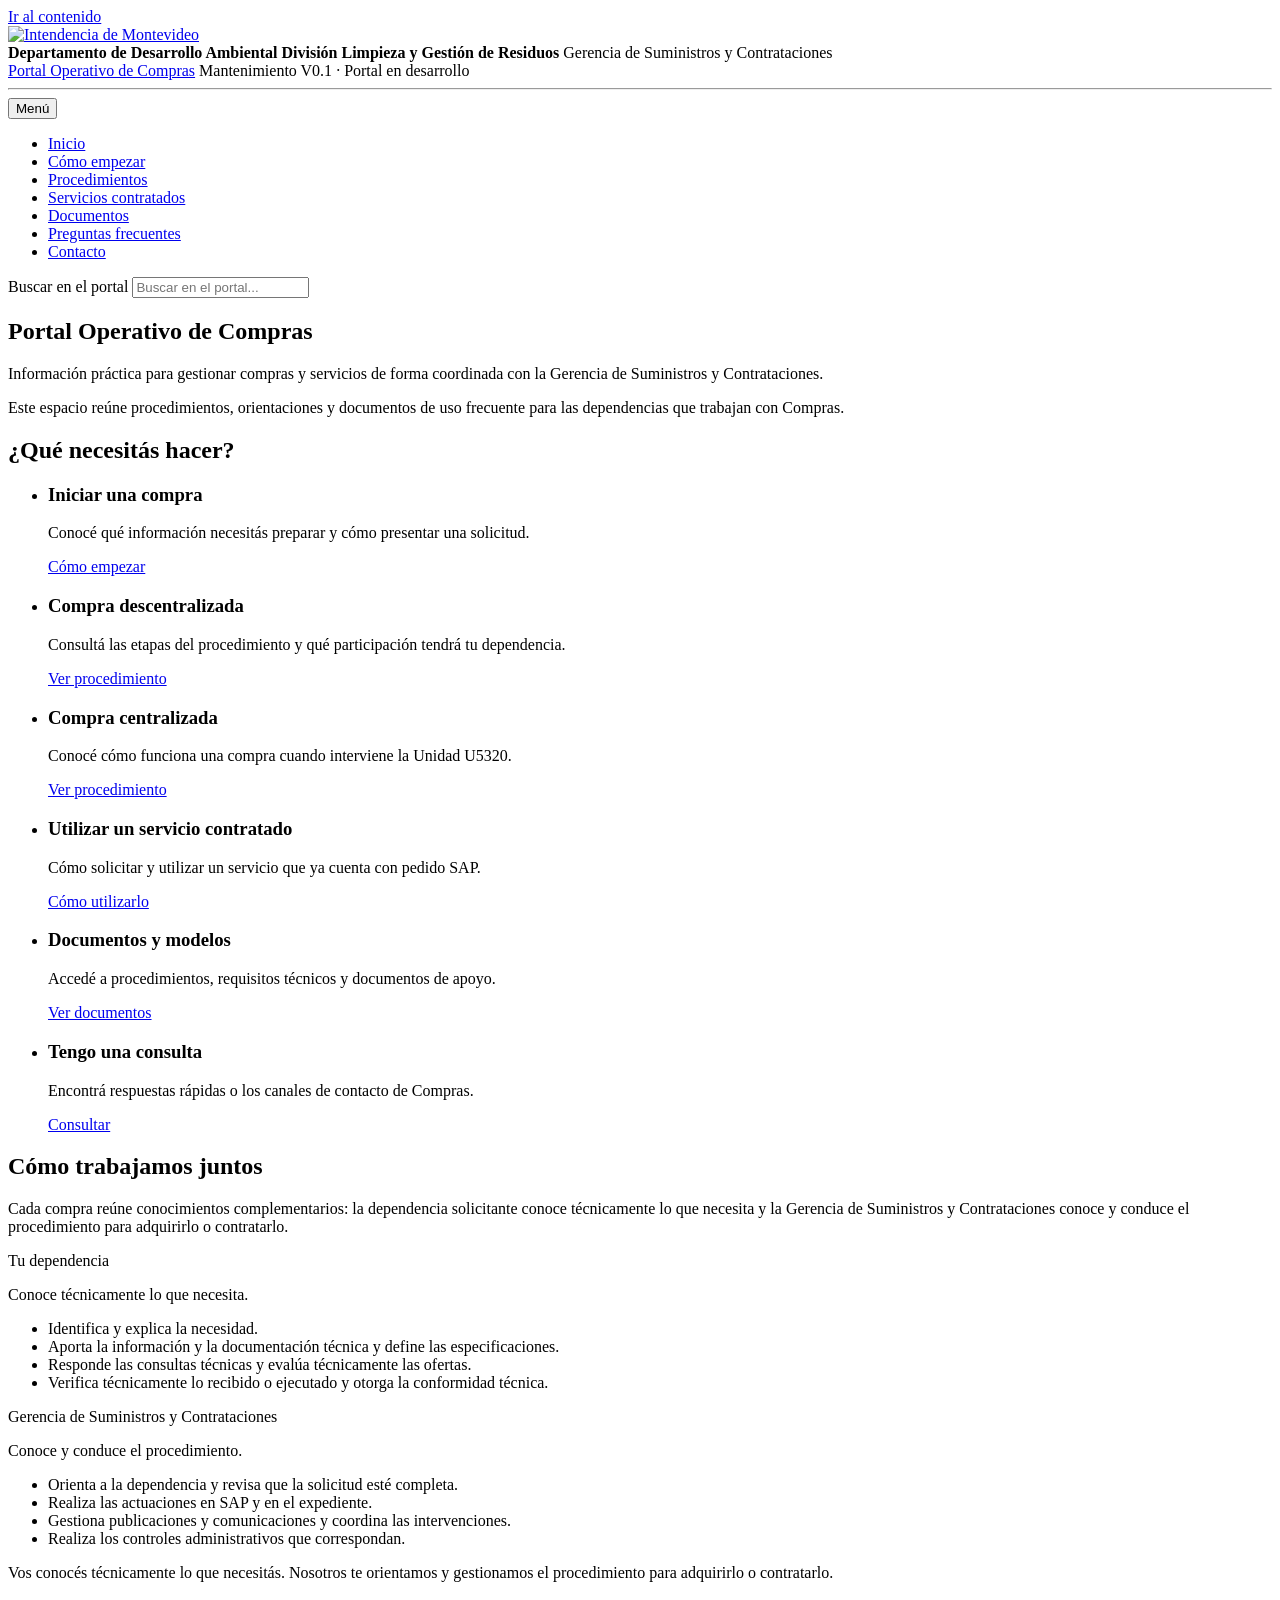
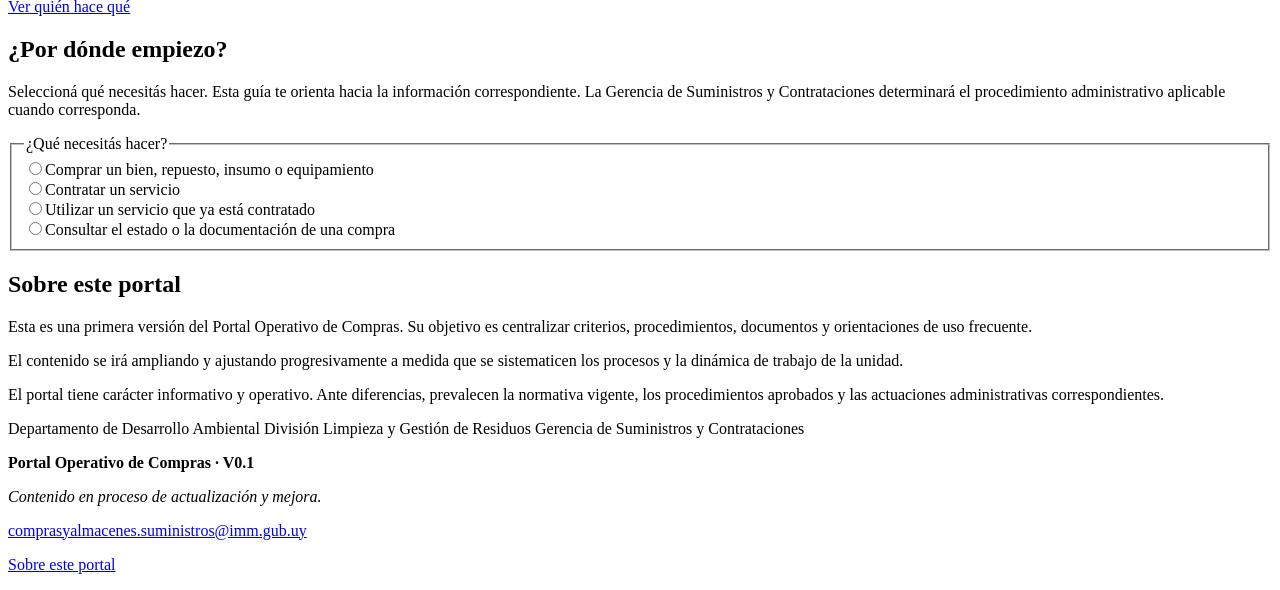
==== index.html @ 46a8d358 "Add files via upload" ====
<!DOCTYPE html>
<html lang="es-UY">
<head>
  <meta charset="utf-8">
  <meta name="viewport" content="width=device-width, initial-scale=1">
  <title>Portal Operativo de Compras · Mantenimiento</title>
  <meta name="description" content="Información práctica para gestionar compras y servicios con la Gerencia de Suministros y Contrataciones.">
  <link rel="stylesheet" href="./css/styles.css">
</head>
<body>
  <a class="skip-link" href="#contenido">Ir al contenido</a>

  <header class="inst-header">
    <div class="container inst-header__inner">
      <div class="inst-brand">
        <!-- EDITAR AQUÍ: logotipo institucional. Reemplazar el archivo assets/img/logo-im.png manteniendo el nombre. -->
        <a href="./index.html" aria-label="Portal Operativo de Compras, inicio">
          <img class="inst-logo" src="./assets/img/logo-im.png" alt="Intendencia de Montevideo" width="190" height="52">
        </a>
        <div class="inst-units">
          <strong class="u-dept">Departamento de Desarrollo Ambiental</strong>
          <strong>División Limpieza y Gestión de Residuos</strong>
          <span>Gerencia de Suministros y Contrataciones</span>
        </div>
      </div>
      <div class="portal-id">
        <a class="portal-id__name" href="./index.html">Portal Operativo de Compras</a>
        <span class="portal-id__sub">Mantenimiento</span>
        <!-- La versión y el estado se editan en js/app.js (CONFIG) -->
        <span class="version-tag"><span data-cfg="version">V0.1</span> · <span data-cfg="estado">Portal en desarrollo</span></span>
      </div>
    </div>
    <hr class="inst-rule">
  </header>

  <nav class="site-nav" aria-label="Navegación principal">
    <div class="container site-nav__inner">
      <button class="nav-toggle" type="button" aria-expanded="false" aria-controls="nav-list">
        <span class="nav-toggle__bars" aria-hidden="true"></span> Menú
      </button>
      <ul class="nav-list" id="nav-list">
          <li><a href="./index.html" aria-current="page">Inicio</a></li>
          <li><a href="./como-empezar.html">Cómo empezar</a></li>
          <li><a href="./procedimientos.html">Procedimientos</a></li>
          <li><a href="./servicios.html">Servicios contratados</a></li>
          <li><a href="./documentos.html">Documentos</a></li>
          <li><a href="./preguntas.html">Preguntas frecuentes</a></li>
          <li><a href="./preguntas.html#contacto">Contacto</a></li>
      </ul>
      <form class="search" id="search-form" role="search" autocomplete="off">
        <label for="search-input">Buscar en el portal</label>
        <input id="search-input" type="search" placeholder="Buscar en el portal..." aria-controls="search-results" aria-expanded="false">
        <ul class="search-results" id="search-results" hidden aria-live="polite"></ul>
      </form>
    </div>
  </nav>

  <main id="contenido" tabindex="-1">
    <section class="hero">
      <div class="container">
        <h1>Portal Operativo de Compras</h1>
        <p class="hero__lead">Información práctica para gestionar compras y servicios de forma coordinada con la Gerencia de Suministros y Contrataciones.</p>
        <p class="hero__text">Este espacio reúne procedimientos, orientaciones y documentos de uso frecuente para las dependencias que trabajan con Compras.</p>

      </div>
    </section>

    <section class="section section--band" aria-labelledby="que-necesitas">
      <div class="container">
        <h2 id="que-necesitas">¿Qué necesitás hacer?</h2>
        <ul class="task-grid">
          <li><article class="task">
            <h3>Iniciar una compra</h3>
            <p>Conocé qué información necesitás preparar y cómo presentar una solicitud.</p>
            <a class="task__link" href="./como-empezar.html"><span>Cómo empezar</span></a>
          </article></li>
          <li><article class="task">
            <h3>Compra descentralizada</h3>
            <p>Consultá las etapas del procedimiento y qué participación tendrá tu dependencia.</p>
            <a class="task__link" href="./procedimientos.html#pr01"><span>Ver procedimiento</span></a>
          </article></li>
          <li><article class="task">
            <h3>Compra centralizada</h3>
            <p>Conocé cómo funciona una compra cuando interviene la Unidad U5320.</p>
            <a class="task__link" href="./procedimientos.html#pr02"><span>Ver procedimiento</span></a>
          </article></li>
          <li><article class="task">
            <h3>Utilizar un servicio contratado</h3>
            <p>Cómo solicitar y utilizar un servicio que ya cuenta con pedido SAP.</p>
            <a class="task__link" href="./servicios.html"><span>Cómo utilizarlo</span></a>
          </article></li>
          <li><article class="task">
            <h3>Documentos y modelos</h3>
            <p>Accedé a procedimientos, requisitos técnicos y documentos de apoyo.</p>
            <a class="task__link" href="./documentos.html"><span>Ver documentos</span></a>
          </article></li>
          <li><article class="task">
            <h3>Tengo una consulta</h3>
            <p>Encontrá respuestas rápidas o los canales de contacto de Compras.</p>
            <a class="task__link" href="./preguntas.html"><span>Consultar</span></a>
          </article></li>
        </ul>
      </div>
    </section>

    <section class="section" aria-labelledby="trabajo-conjunto">
      <div class="container">
        <h2 id="trabajo-conjunto">Cómo trabajamos juntos</h2>
        <p class="section-lead">Cada compra reúne conocimientos complementarios: la dependencia solicitante conoce técnicamente lo que necesita y la Gerencia de Suministros y Contrataciones conoce y conduce el procedimiento para adquirirlo o contratarlo.</p>
        <div class="joint" role="group" aria-label="Cómo trabajamos juntos">
          <div class="joint__col">
            <span class="joint__who">Tu dependencia</span>
            <p class="joint__claim">Conoce técnicamente lo que necesita.</p>
            <ul>
              <li>Identifica y explica la necesidad.</li>
              <li>Aporta la información y la documentación técnica y define las especificaciones.</li>
              <li>Responde las consultas técnicas y evalúa técnicamente las ofertas.</li>
              <li>Verifica técnicamente lo recibido o ejecutado y otorga la conformidad técnica.</li>
            </ul>
          </div>
          <div class="joint__col joint__col--compras">
            <span class="joint__who">Gerencia de Suministros y Contrataciones</span>
            <p class="joint__claim">Conoce y conduce el procedimiento.</p>
            <ul>
              <li>Orienta a la dependencia y revisa que la solicitud esté completa.</li>
              <li>Realiza las actuaciones en SAP y en el expediente.</li>
              <li>Gestiona publicaciones y comunicaciones y coordina las intervenciones.</li>
              <li>Realiza los controles administrativos que correspondan.</li>
            </ul>
          </div>
        </div>
        <p class="joint-note">Vos conocés técnicamente lo que necesitás. Nosotros te orientamos y gestionamos el procedimiento para adquirirlo o contratarlo.</p>
        <div class="btn-row"><a class="btn btn--secondary" href="./como-empezar.html#quien-hace-que">Ver quién hace qué</a></div>
      </div>
    </section>

    <section class="section section--band guide" id="guia" aria-labelledby="guia-titulo">
      <div class="container">
        <h2 id="guia-titulo">¿Por dónde empiezo?</h2>
        <p class="section-lead">Seleccioná qué necesitás hacer. Esta guía te orienta hacia la información correspondiente. La Gerencia de Suministros y Contrataciones determinará el procedimiento administrativo aplicable cuando corresponda.</p>
        <form id="guide-form" onsubmit="return false">
          <fieldset>
            <legend>¿Qué necesitás hacer?</legend>
            <div class="guide-options">
              <div class="guide-option"><input type="radio" name="necesidad" id="g-bien" value="bien"><label for="g-bien">Comprar un bien, repuesto, insumo o equipamiento</label></div>
              <div class="guide-option"><input type="radio" name="necesidad" id="g-servicio" value="servicio"><label for="g-servicio">Contratar un servicio</label></div>
              <div class="guide-option"><input type="radio" name="necesidad" id="g-usar" value="usar"><label for="g-usar">Utilizar un servicio que ya está contratado</label></div>
              <div class="guide-option"><input type="radio" name="necesidad" id="g-estado" value="estado"><label for="g-estado">Consultar el estado o la documentación de una compra</label></div>
            </div>
          </fieldset>
        </form>

        <div aria-live="polite">
          <div class="guide-result" data-guide-result="bien" hidden>
            <h3>Iniciá una solicitud de compra</h3>
            <p>Presentá la solicitud ante Compras con la justificación, las cantidades, el plazo, la prioridad y la documentación técnica que defina lo que necesitás.</p>
            <p>La Gerencia de Suministros y Contrataciones determinará el procedimiento administrativo que corresponda de acuerdo con las características de la contratación. No necesitás saber de antemano si será una compra descentralizada (PR-01) o centralizada (PR-02) para iniciar la solicitud.</p>
            <div class="btn-row"><a class="btn" href="./como-empezar.html">Cómo empezar</a><a class="btn btn--secondary" href="./procedimientos.html#comparacion">Conocer los procedimientos</a></div>
            <p></p>
          </div>
          <div class="guide-result" data-guide-result="servicio" hidden>
            <h3>Iniciá una solicitud de contratación</h3>
            <p>La contratación de un servicio comienza, igual que una compra, con la solicitud y la documentación técnica. La Gerencia de Suministros y Contrataciones determinará el procedimiento administrativo que corresponda de acuerdo con las características de la contratación.</p>
            <p>Para preparar la documentación técnica podés usar el modelo de Requisitos y Especificaciones Técnicas para servicios.</p>
            <div class="btn-row"><a class="btn" href="./como-empezar.html">Cómo empezar</a><a class="btn btn--secondary" href="./documentos.html">Descargar el modelo</a></div>
            <p></p>
          </div>
          <div class="guide-result" data-guide-result="usar" hidden>
            <h3>Seguí el procedimiento de utilización (PR-03)</h3>
            <p>Si el servicio ya cuenta con un pedido SAP notificado a la empresa, solicitá su utilización a Compras. Compras verifica el saldo, coordina con la empresa y, con tu conformidad técnica, genera la hoja de servicio.</p>
            <div class="btn-row"><a class="btn" href="./servicios.html">Cómo utilizarlo</a></div>
            <p></p>
          </div>
          <div class="guide-result" data-guide-result="estado" hidden>
            <h3>Consultá con Compras</h3>
            <p>Los procedimientos y modelos están disponibles en la sección Documentos. Para consultar sobre una compra en particular, podés escribir a Compras.</p>
            <div class="btn-row"><a class="btn" href="./documentos.html">Ver documentos</a><a class="btn btn--secondary" data-cfg-mail="Consulta sobre el estado de una compra" href="mailto:comprasyalmacenes.suministros@imm.gub.uy">Escribir a Compras</a></div>
            <p></p>
          </div>
        </div>
        <noscript><p>Para usar la guía es necesario JavaScript. Podés ir directamente a <a href="./como-empezar.html">Cómo empezar</a>, <a href="./procedimientos.html">Procedimientos</a> o <a href="./servicios.html">Servicios contratados</a>.</p></noscript>
      </div>
    </section>

    <section class="section" id="sobre" aria-labelledby="sobre-titulo">
      <div class="container"><div class="measure">
        <h2 id="sobre-titulo">Sobre este portal</h2>
        <!-- EDITAR AQUÍ: texto de presentación del portal -->
        <p>Esta es una primera versión del Portal Operativo de Compras. Su objetivo es centralizar criterios, procedimientos, documentos y orientaciones de uso frecuente.</p>
        <p>El contenido se irá ampliando y ajustando progresivamente a medida que se sistematicen los procesos y la dinámica de trabajo de la unidad.</p>
        <p>El portal tiene carácter informativo y operativo. Ante diferencias, prevalecen la normativa vigente, los procedimientos aprobados y las actuaciones administrativas correspondientes.</p>
      </div></div>
    </section>
  </main>

  <footer class="site-footer">
    <div class="container site-footer__inner">
      <div class="footer-units">
        <span class="u-dept">Departamento de Desarrollo Ambiental</span>
        <span>División Limpieza y Gestión de Residuos</span>
        <span>Gerencia de Suministros y Contrataciones</span>
      </div>
      <div class="footer-meta">
        <p><strong>Portal Operativo de Compras · <span data-cfg="version">V0.1</span></strong></p>
        <p><em data-cfg="aviso">Contenido en proceso de actualización y mejora.</em></p>
        <p><a data-cfg-mail="" href="mailto:comprasyalmacenes.suministros@imm.gub.uy"><span data-cfg="correo">comprasyalmacenes.suministros@imm.gub.uy</span></a></p>
        <p><a href="./index.html#sobre">Sobre este portal</a></p>
      </div>
    </div>
  </footer>

  <script src="./js/app.js"></script>
</body>
</html>
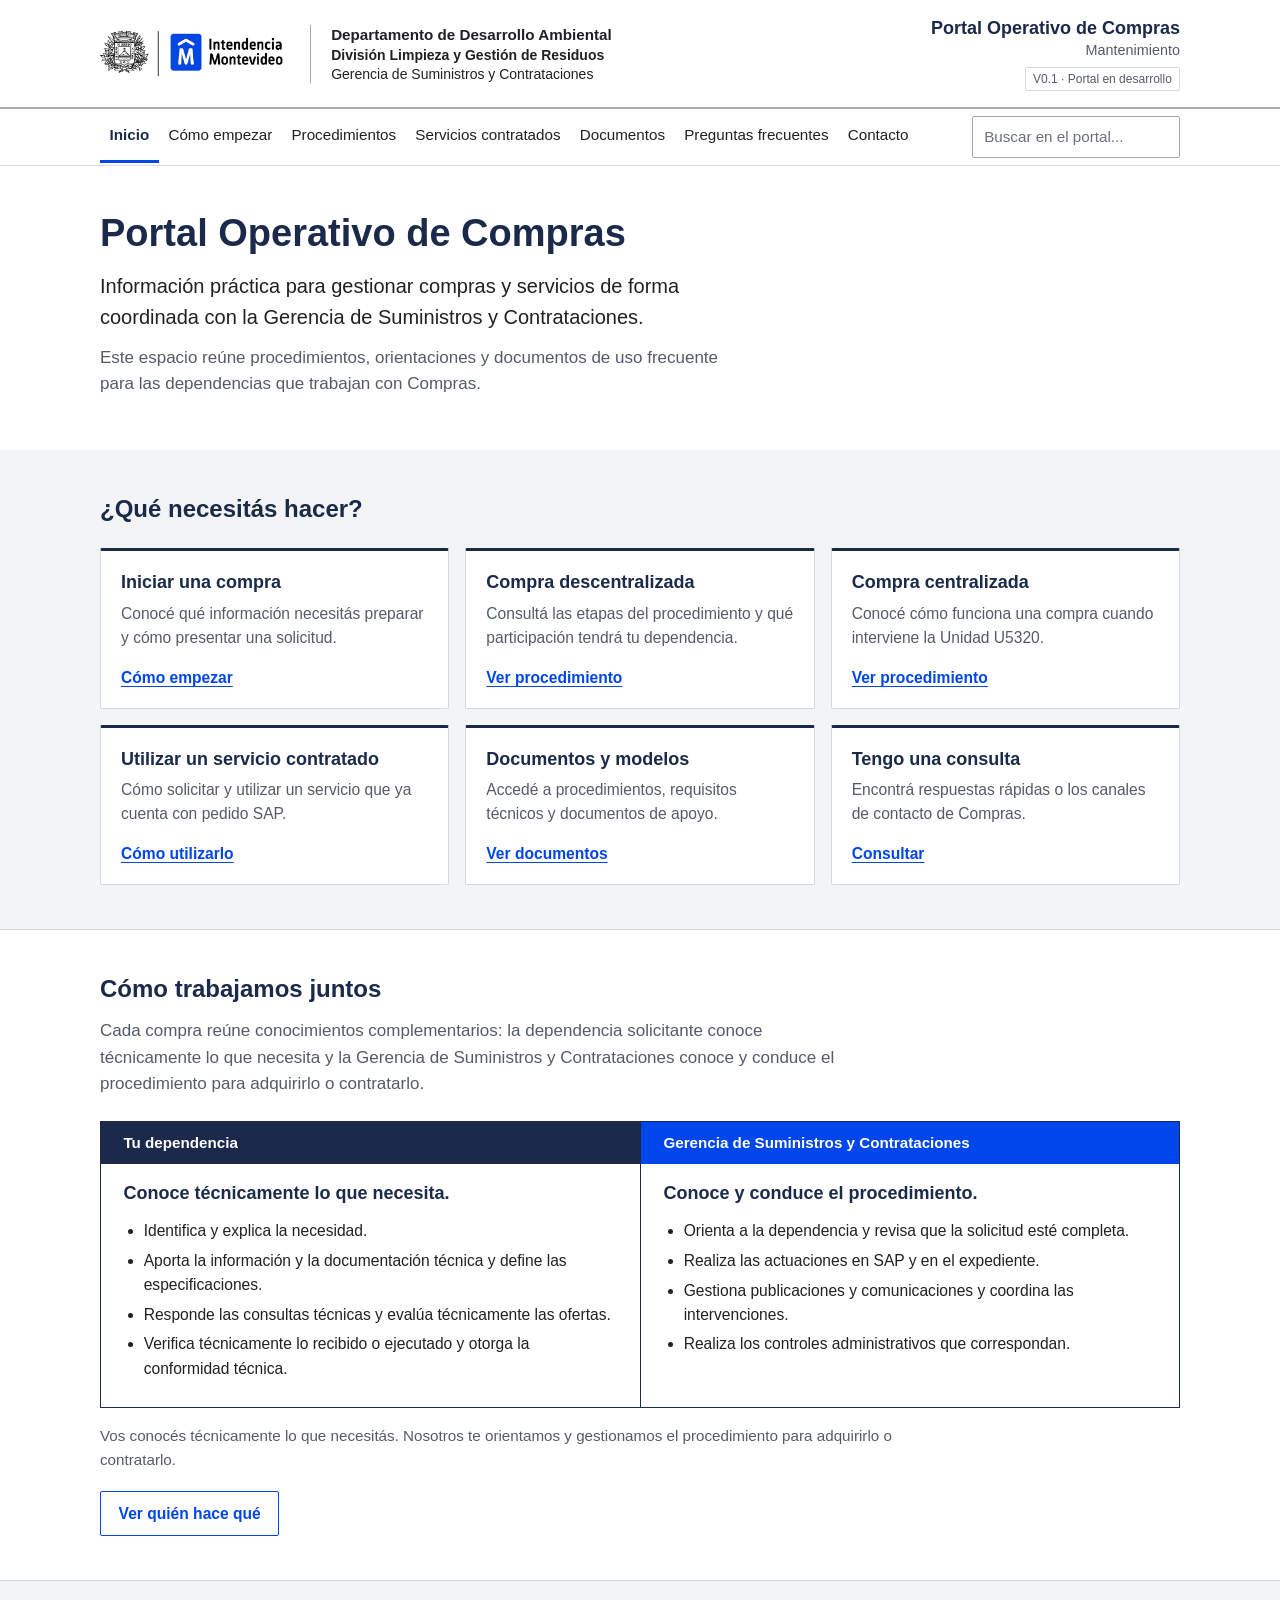
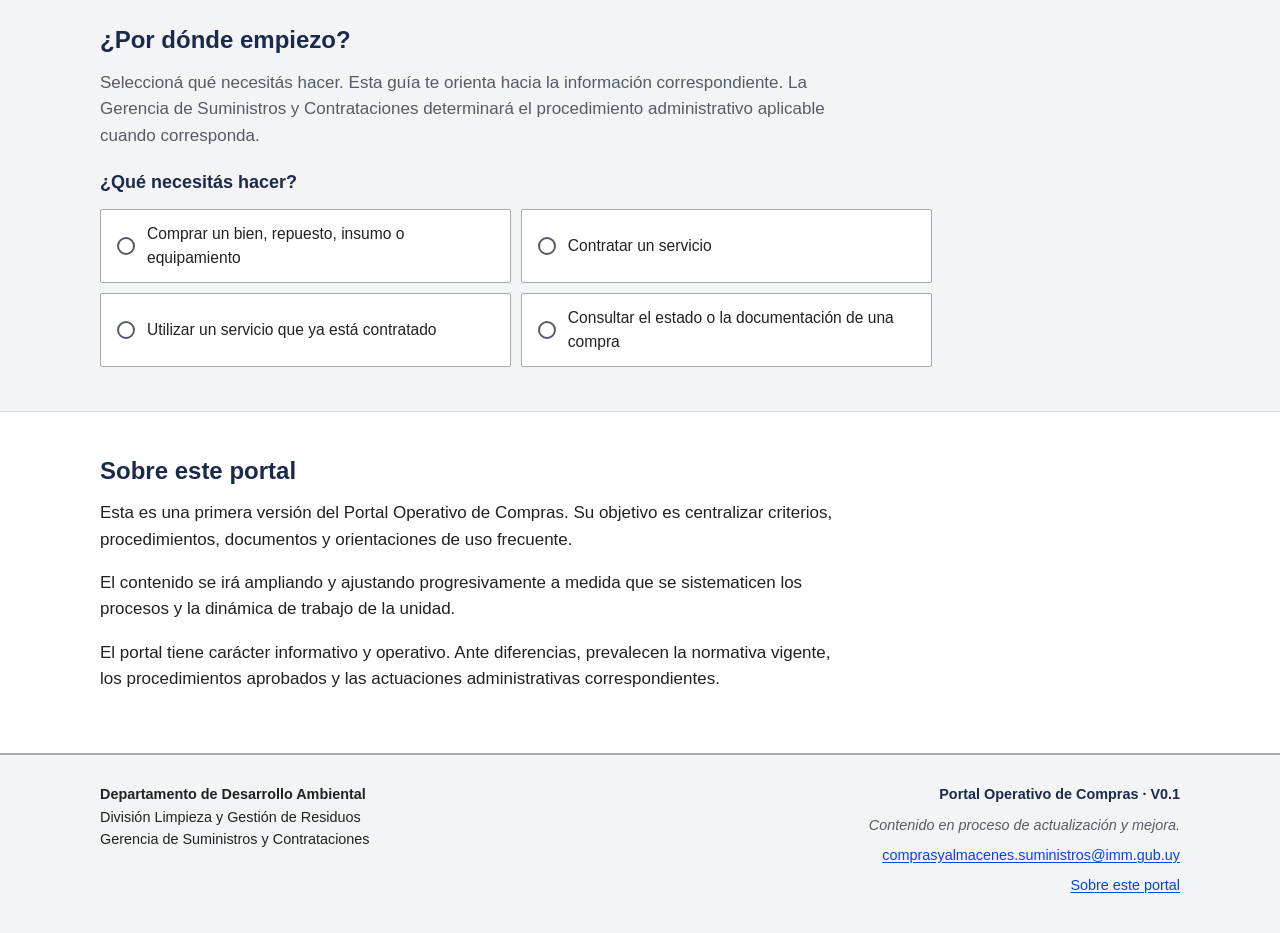
==== commit 115b804b: "correccion" ====
--- a/index.html
+++ b/index.html
@@ -5,7 +5,7 @@
   <meta name="viewport" content="width=device-width, initial-scale=1">
   <title>Portal Operativo de Compras · Mantenimiento</title>
   <meta name="description" content="Información práctica para gestionar compras y servicios con la Gerencia de Suministros y Contrataciones.">
-  <link rel="stylesheet" href="./css/styles.css">
+  <link rel="stylesheet" href="./styles.css">
 </head>
 <body>
   <a class="skip-link" href="#contenido">Ir al contenido</a>
@@ -15,7 +15,7 @@
       <div class="inst-brand">
         <!-- EDITAR AQUÍ: logotipo institucional. Reemplazar el archivo assets/img/logo-im.png manteniendo el nombre. -->
         <a href="./index.html" aria-label="Portal Operativo de Compras, inicio">
-          <img class="inst-logo" src="./assets/img/logo-im.png" alt="Intendencia de Montevideo" width="190" height="52">
+          <img class="inst-logo" src="./logo-im.png" alt="Intendencia de Montevideo" width="190" height="52">
         </a>
         <div class="inst-units">
           <strong class="u-dept">Departamento de Desarrollo Ambiental</strong>
@@ -209,6 +209,6 @@
     </div>
   </footer>
 
-  <script src="./js/app.js"></script>
+  <script src="./app.js"></script>
 </body>
 </html>
--- a/styles.css
+++ b/styles.css
@@ -0,0 +1,455 @@
+/* =========================================================
+   Portal Operativo de Compras · estilos
+   Paleta tomada de los procedimientos PR-01/02/03:
+   azul marino de flujogramas, grises claros, líneas finas.
+   ========================================================= */
+
+:root {
+  --navy: #1B2A4A;        /* títulos, encabezados de tabla, bloques de proceso */
+  --blue: #0046EA;        /* acento institucional (logotipo IM) */
+  --blue-dark: #0036B5;
+  --ink: #202124;         /* texto principal */
+  --muted: #555B66;       /* texto secundario */
+  --line: #D5D9E0;        /* líneas finas */
+  --rule: #A6A9AE;        /* línea gris del encabezado documental */
+  --band: #F3F4F6;        /* fondos de franja */
+  --tint: #EEF2FB;        /* fondo de aviso informativo */
+  --warn: #8A4B08;        /* aviso de atención (texto y borde) */
+  --warn-bg: #FBF4EA;
+  --white: #FFFFFF;
+  --radius: 2px;
+  --maxw: 1120px;
+  --font: Arial, "Helvetica Neue", Helvetica, sans-serif;
+}
+
+*, *::before, *::after { box-sizing: border-box; }
+
+html { font-size: 100%; -webkit-text-size-adjust: 100%; scroll-padding-top: 1rem; }
+
+body {
+  margin: 0;
+  font-family: var(--font);
+  font-size: 1.0625rem;
+  line-height: 1.55;
+  color: var(--ink);
+  background: var(--white);
+}
+
+img { max-width: 100%; height: auto; }
+
+a { color: var(--blue); text-underline-offset: 2px; }
+a:hover { color: var(--blue-dark); }
+
+:focus-visible {
+  outline: 3px solid var(--blue);
+  outline-offset: 2px;
+}
+
+h1, h2, h3, h4 { color: var(--navy); line-height: 1.25; margin: 0 0 .6em; }
+h1 { font-size: 2rem; }
+h2 { font-size: 1.5rem; }
+h3 { font-size: 1.1875rem; }
+h4 { font-size: 1.0625rem; }
+p { margin: 0 0 1em; }
+ul, ol { margin: 0 0 1em; padding-left: 1.3em; }
+li { margin-bottom: .35em; }
+
+.container { max-width: var(--maxw); margin: 0 auto; padding: 0 1.25rem; }
+.measure { max-width: 46rem; }
+
+.skip-link {
+  position: absolute; left: -9999px; top: 0;
+  background: var(--navy); color: var(--white); padding: .6rem 1rem; z-index: 100;
+}
+.skip-link:focus { left: .5rem; top: .5rem; color: var(--white); }
+
+.visually-hidden {
+  position: absolute !important; width: 1px; height: 1px; overflow: hidden;
+  clip: rect(0 0 0 0); white-space: nowrap;
+}
+
+/* ---------- Encabezado institucional ---------- */
+
+.inst-header { background: var(--white); }
+.inst-header__inner {
+  display: flex; align-items: center; justify-content: space-between;
+  gap: 1.5rem; padding-top: 1.1rem; padding-bottom: 1rem;
+}
+.inst-brand { display: flex; align-items: center; gap: 1.25rem; min-width: 0; }
+.inst-logo { display: block; height: 52px; width: auto; }
+.inst-logo-fallback {
+  font-weight: 700; color: var(--navy); font-size: .95rem; letter-spacing: .02em;
+}
+.inst-units { border-left: 1px solid var(--rule); padding-left: 1.25rem; font-size: .875rem; line-height: 1.35; }
+.inst-units strong { display: block; color: var(--ink); }
+.inst-units .u-dept { font-size: .95rem; }
+.inst-units span { display: block; color: var(--ink); }
+
+.portal-id { text-align: right; flex-shrink: 0; }
+.portal-id__name { display: block; font-weight: 700; color: var(--navy); font-size: 1.125rem; line-height: 1.2; text-decoration: none; }
+.portal-id__name:hover { color: var(--navy); text-decoration: underline; }
+.portal-id__sub { display: block; color: var(--muted); font-size: .9rem; }
+.version-tag {
+  display: inline-block; margin-top: .35rem; font-size: .75rem; color: var(--muted);
+  border: 1px solid var(--line); padding: .1rem .45rem; border-radius: var(--radius);
+}
+
+.inst-rule { border: 0; border-top: 2px solid var(--rule); margin: 0; }
+
+/* ---------- Navegación ---------- */
+
+.site-nav { border-bottom: 1px solid var(--line); background: var(--white); }
+.site-nav__inner { display: flex; align-items: stretch; justify-content: space-between; gap: 1rem; }
+.nav-list { list-style: none; margin: 0; padding: 0; display: flex; flex-wrap: wrap; }
+.nav-list li { margin: 0; }
+.nav-list a {
+  display: block; padding: .85rem .6rem; color: var(--ink); text-decoration: none;
+  font-size: .95rem; border-bottom: 3px solid transparent;
+}
+.nav-list a:hover { color: var(--navy); border-bottom-color: var(--line); }
+.nav-list a[aria-current="page"] { color: var(--navy); font-weight: 700; border-bottom-color: var(--blue); }
+
+.nav-toggle {
+  display: none; align-items: center; gap: .5rem; background: none; border: 1px solid var(--line);
+  border-radius: var(--radius); padding: .55rem .8rem; margin: .5rem 0; font: inherit; font-size: .95rem;
+  color: var(--navy); cursor: pointer; min-height: 44px;
+}
+.nav-toggle__bars { display: inline-block; width: 18px; height: 12px; position: relative; border-top: 2px solid var(--navy); border-bottom: 2px solid var(--navy); }
+.nav-toggle__bars::after { content: ""; position: absolute; left: 0; right: 0; top: 3px; border-top: 2px solid var(--navy); }
+
+/* ---------- Buscador ---------- */
+
+.search { position: relative; display: flex; align-items: center; padding: .45rem 0; }
+.search label { position: absolute; left: -9999px; }
+.search input {
+  width: 13rem; font: inherit; font-size: .95rem; padding: .5rem .7rem; min-height: 40px;
+  border: 1px solid var(--rule); border-radius: var(--radius); color: var(--ink); background: var(--white);
+}
+.search input::placeholder { color: #6B7079; }
+.search-results {
+  position: absolute; right: 0; top: 100%; width: min(28rem, 92vw); z-index: 50;
+  background: var(--white); border: 1px solid var(--rule); border-top: 3px solid var(--navy);
+  list-style: none; margin: 0; padding: 0; max-height: 70vh; overflow-y: auto;
+}
+.search-results[hidden] { display: none; }
+.search-results li { margin: 0; border-bottom: 1px solid var(--line); }
+.search-results li:last-child { border-bottom: 0; }
+.search-results a { display: block; padding: .65rem .85rem; text-decoration: none; color: var(--ink); }
+.search-results a:hover, .search-results a:focus { background: var(--band); }
+.search-results .r-title { display: block; color: var(--navy); font-weight: 700; font-size: .95rem; }
+.search-results .r-page { display: block; color: var(--muted); font-size: .8125rem; }
+.search-results .r-empty { padding: .75rem .85rem; color: var(--muted); font-size: .95rem; }
+
+/* ---------- Estructura de página ---------- */
+
+main { display: block; }
+.section { padding: 2.75rem 0; }
+.section + .section { border-top: 1px solid var(--line); }
+.section--band { background: var(--band); }
+.section-lead { color: var(--muted); font-size: 1.0625rem; max-width: 46rem; }
+
+.breadcrumbs { font-size: .875rem; color: var(--muted); padding: .9rem 0 0; }
+.breadcrumbs ol { list-style: none; margin: 0; padding: 0; display: flex; flex-wrap: wrap; }
+.breadcrumbs li { margin: 0; }
+.breadcrumbs li + li::before { content: "/"; margin: 0 .5rem; color: var(--rule); }
+
+.page-head { padding: 1.5rem 0 2rem; border-bottom: 1px solid var(--line); }
+.page-head h1 { margin-bottom: .4em; }
+.page-head p { font-size: 1.125rem; color: var(--muted); max-width: 46rem; margin: 0; }
+
+/* ---------- Portada ---------- */
+
+.hero { padding: 2.75rem 0 2.25rem; }
+.hero h1 { font-size: 2.375rem; margin-bottom: .35em; }
+.hero__lead { font-size: 1.25rem; color: var(--ink); max-width: 40rem; margin-bottom: .6em; }
+.hero__text { color: var(--muted); max-width: 40rem; }
+
+/* Principio de trabajo conjunto: elemento distintivo del portal */
+.joint {
+  display: grid; grid-template-columns: 1fr 1fr; margin-top: 1.5rem;
+  border: 1px solid var(--navy);
+}
+.joint__col { padding: 1.25rem 1.4rem 1.3rem; }
+.joint__col + .joint__col { border-left: 1px solid var(--navy); }
+.joint__who {
+  display: block; margin: -1.25rem -1.4rem 1rem; padding: .55rem 1.4rem;
+  background: var(--navy); color: var(--white); font-weight: 700; font-size: .95rem;
+}
+.joint__col--compras .joint__who { background: var(--blue); }
+.joint__claim { font-size: 1.125rem; font-weight: 700; color: var(--navy); margin-bottom: .75rem; }
+.joint__col ul { margin: 0; font-size: .975rem; }
+.joint-note { margin-top: 1rem; font-size: .95rem; color: var(--muted); max-width: 52rem; }
+
+/* ---------- Tarjetas de tareas ---------- */
+
+.task-grid { list-style: none; padding: 0; margin: 1.5rem 0 0; display: grid; grid-template-columns: repeat(3, 1fr); gap: 1rem; }
+.task-grid li { margin: 0; }
+.task {
+  position: relative; height: 100%; display: flex; flex-direction: column;
+  border: 1px solid var(--line); border-top: 3px solid var(--navy); border-radius: var(--radius);
+  padding: 1.25rem 1.25rem 1.1rem; background: var(--white);
+}
+.task:hover { border-color: var(--blue); border-top-color: var(--blue); }
+.task h3 { font-size: 1.125rem; margin-bottom: .45em; }
+.task p { color: var(--muted); font-size: .975rem; flex: 1; }
+.task__link { font-weight: 700; text-decoration: none; font-size: .975rem; }
+.task__link::after { content: ""; position: absolute; inset: 0; }
+.task__link:focus-visible { outline: none; }
+.task:focus-within { outline: 3px solid var(--blue); outline-offset: 2px; }
+.task__link span { text-decoration: underline; text-underline-offset: 3px; }
+
+/* ---------- Botones ---------- */
+
+.btn {
+  display: inline-flex; align-items: center; justify-content: center; gap: .4rem;
+  min-height: 44px; padding: .6rem 1.1rem; font: inherit; font-size: .975rem; font-weight: 700;
+  border-radius: var(--radius); border: 1px solid var(--blue); background: var(--blue); color: var(--white);
+  text-decoration: none; cursor: pointer;
+}
+.btn:hover { background: var(--blue-dark); border-color: var(--blue-dark); color: var(--white); }
+.btn--secondary { background: var(--white); color: var(--blue); }
+.btn--secondary:hover { background: var(--tint); color: var(--blue-dark); }
+.btn-row { display: flex; flex-wrap: wrap; gap: .75rem; margin-top: 1.25rem; }
+
+/* ---------- Avisos ---------- */
+
+.notice {
+  border-left: 4px solid var(--blue); background: var(--tint);
+  padding: 1rem 1.25rem; margin: 1.5rem 0; max-width: 52rem;
+}
+.notice__label { display: block; font-weight: 700; color: var(--navy); margin-bottom: .3rem; }
+.notice p:last-child { margin-bottom: 0; }
+.notice--warn { border-left-color: var(--warn); background: var(--warn-bg); }
+.notice--warn .notice__label { color: var(--warn); }
+.notice-source { display: block; font-size: .8125rem; color: var(--muted); margin-top: .4rem; }
+
+/* ---------- Lista de pasos (secuencias reales) ---------- */
+
+.steps { list-style: none; padding: 0; margin: 1.5rem 0 0; counter-reset: step; max-width: 52rem; }
+.steps > li {
+  counter-increment: step; position: relative; margin: 0; padding: 0 0 1.4rem 3.5rem;
+}
+.steps > li::before {
+  content: counter(step); position: absolute; left: 0; top: 0;
+  width: 2.25rem; height: 2.25rem; display: flex; align-items: center; justify-content: center;
+  background: var(--navy); color: var(--white); font-weight: 700; font-size: 1rem;
+}
+.steps > li::after {
+  content: ""; position: absolute; left: calc(1.125rem - 1px); top: 2.25rem; bottom: 0;
+  border-left: 2px solid var(--line);
+}
+.steps > li:last-child::after { display: none; }
+.steps h3 { font-size: 1.125rem; margin: .3rem 0 .3rem; }
+.steps p { margin-bottom: .5em; }
+.steps ul { font-size: .975rem; }
+
+/* ---------- Tablas ---------- */
+
+.table-wrap { overflow-x: auto; margin: 1.25rem 0; border: 1px solid var(--line); }
+table { border-collapse: collapse; width: 100%; font-size: .95rem; }
+th, td { text-align: left; vertical-align: top; padding: .7rem .85rem; border-bottom: 1px solid var(--line); }
+thead th { background: var(--navy); color: var(--white); font-weight: 700; }
+tbody th { background: var(--band); color: var(--navy); font-weight: 700; width: 24%; }
+tbody tr:last-child th, tbody tr:last-child td { border-bottom: 0; }
+td ul { margin: 0; }
+.table-compare td { min-width: 14rem; }
+.table-compare tbody th { min-width: 10rem; }
+
+/* ---------- Procedimientos ---------- */
+
+.subnav { display: flex; flex-wrap: wrap; gap: .5rem; margin-top: 1.25rem; }
+.subnav a {
+  border: 1px solid var(--rule); border-radius: var(--radius); padding: .5rem .85rem;
+  text-decoration: none; color: var(--navy); font-weight: 700; font-size: .95rem; min-height: 44px;
+  display: inline-flex; align-items: center;
+}
+.subnav a:hover { border-color: var(--blue); color: var(--blue); }
+
+.proc-head { display: flex; align-items: baseline; gap: .9rem; flex-wrap: wrap; }
+.proc-code {
+  display: inline-block; background: var(--navy); color: var(--white); font-weight: 700;
+  padding: .2rem .6rem; font-size: 1rem; border-radius: var(--radius);
+}
+
+.facts { display: grid; grid-template-columns: repeat(3, 1fr); gap: 0; margin: 1.25rem 0; border: 1px solid var(--line); }
+.facts div { padding: .9rem 1rem; }
+.facts div + div { border-left: 1px solid var(--line); }
+.facts dt { font-size: .8125rem; color: var(--muted); font-weight: 700; margin-bottom: .25rem; }
+.facts dd { margin: 0; font-size: .95rem; }
+
+.split { display: grid; grid-template-columns: 1fr 1fr; gap: 1rem; margin: 1.5rem 0; }
+.split__col { border: 1px solid var(--line); border-top: 3px solid var(--navy); padding: 1rem 1.2rem .4rem; }
+.split__col--compras { border-top-color: var(--blue); }
+.split__col--u5320 { border-top-color: var(--muted); }
+.split__col h3 { font-size: 1.0625rem; }
+.split__col ul { font-size: .975rem; }
+.split--3 { grid-template-columns: repeat(3, 1fr); }
+
+/* Franja de etapas */
+.stages { list-style: none; padding: 0; margin: 1.5rem 0 0; display: flex; border: 1px solid var(--navy); }
+.stages li { flex: 1; margin: 0; padding: .6rem .7rem; font-size: .875rem; color: var(--navy); font-weight: 700; background: var(--white); position: relative; }
+.stages li + li { border-left: 1px solid var(--navy); }
+.stages .s-n { display: block; font-weight: 400; color: var(--muted); font-size: .78rem; }
+
+/* Actividades por etapa */
+.stage-block { margin-top: 1.75rem; }
+.stage-block > h4 { border-bottom: 2px solid var(--navy); padding-bottom: .35rem; margin-bottom: 0; }
+.acts { list-style: none; margin: 0; padding: 0; }
+.acts > li { display: grid; grid-template-columns: 2.5rem 11.5rem 1fr; gap: .9rem; align-items: start; padding: .75rem 0; border-bottom: 1px solid var(--line); margin: 0; }
+.act-n { display: inline-flex; width: 2rem; height: 2rem; align-items: center; justify-content: center; background: var(--navy); color: var(--white); font-weight: 700; font-size: .9rem; }
+.act-text p { margin: 0 0 .35em; }
+.act-text p:last-child { margin: 0; }
+.act-text ul { margin: .3rem 0 0; font-size: .95rem; }
+.act-rec { display: block; font-size: .8125rem; color: var(--muted); margin-top: .25rem; }
+
+/* Etiquetas de actor: siempre con texto, el color es refuerzo */
+.actor {
+  display: inline-block; font-size: .8125rem; font-weight: 700; padding: .2rem .5rem;
+  border-radius: var(--radius); line-height: 1.3; border: 1px solid;
+}
+.actor--dep { color: var(--navy); border-color: var(--navy); background: var(--white); }
+.actor--compras { color: var(--white); border-color: var(--blue); background: var(--blue); }
+.actor--u5320 { color: var(--white); border-color: var(--navy); background: var(--navy); }
+.actor--empresa { color: var(--ink); border-color: var(--rule); border-style: dashed; background: var(--band); }
+
+.legend { display: flex; flex-wrap: wrap; gap: .5rem 1rem; align-items: center; font-size: .875rem; color: var(--muted); margin-top: 1rem; }
+
+/* ---------- Desplegables (flujograma, FAQ) ---------- */
+
+details { border: 1px solid var(--line); border-radius: var(--radius); margin: .6rem 0; background: var(--white); }
+summary {
+  cursor: pointer; padding: .9rem 2.8rem .9rem 1.1rem; font-weight: 700; color: var(--navy);
+  list-style: none; position: relative; min-height: 44px;
+}
+summary::-webkit-details-marker { display: none; }
+summary::after {
+  content: "+"; position: absolute; right: 1.1rem; top: 50%; transform: translateY(-50%);
+  font-size: 1.4rem; font-weight: 400; color: var(--blue); line-height: 1;
+}
+details[open] > summary::after { content: "\2212"; }
+details[open] > summary { border-bottom: 1px solid var(--line); }
+details > .details-body { padding: 1rem 1.1rem .4rem; }
+details > .details-body img { display: block; margin: 0 auto 1rem; border: 1px solid var(--line); }
+.faq details > .details-body { max-width: 50rem; }
+.faq-group { margin-top: 2rem; }
+.faq-group:first-child { margin-top: 0; }
+
+/* ---------- Guía interactiva ---------- */
+
+.guide fieldset { border: 0; padding: 0; margin: 1.25rem 0 0; }
+.guide legend { font-weight: 700; color: var(--navy); font-size: 1.125rem; margin-bottom: .75rem; padding: 0; }
+.guide-options { display: grid; grid-template-columns: repeat(2, 1fr); gap: .6rem; max-width: 52rem; }
+.guide-option { position: relative; }
+.guide-option input { position: absolute; opacity: 0; width: 1px; height: 1px; }
+.guide-option label {
+  display: flex; align-items: center; gap: .75rem; min-height: 56px; padding: .75rem 1rem;
+  border: 1px solid var(--rule); border-radius: var(--radius); background: var(--white); cursor: pointer; font-size: .975rem;
+  height: 100%;
+}
+.guide-option label::before {
+  content: ""; flex: 0 0 18px; height: 18px; border: 2px solid var(--muted); border-radius: 50%; background: var(--white);
+}
+.guide-option input:checked + label { border-color: var(--navy); box-shadow: inset 0 0 0 1px var(--navy); font-weight: 700; color: var(--navy); }
+.guide-option input:checked + label::before { border-color: var(--navy); background: radial-gradient(var(--navy) 45%, var(--white) 50%); }
+.guide-option input:focus-visible + label { outline: 3px solid var(--blue); outline-offset: 2px; }
+.guide-result { margin-top: 1.25rem; max-width: 52rem; border: 1px solid var(--navy); padding: 1.1rem 1.25rem .5rem; background: var(--white); }
+.guide-result[hidden] { display: none; }
+.guide-result h3 { font-size: 1.125rem; }
+
+/* ---------- Biblioteca de documentos ---------- */
+
+.doc-group { margin-top: 2rem; }
+.doc-group:first-child { margin-top: 0; }
+.doc-group > h2 { font-size: 1.25rem; border-bottom: 2px solid var(--navy); padding-bottom: .4rem; }
+.doc-list { list-style: none; padding: 0; margin: 0; }
+.doc-item {
+  display: grid; grid-template-columns: 5.5rem 1fr auto; gap: 1rem; align-items: center;
+  padding: 1rem 0; border-bottom: 1px solid var(--line); margin: 0;
+}
+.doc-code { font-weight: 700; color: var(--navy); }
+.doc-meta h3 { font-size: 1.0625rem; margin: 0 0 .2rem; }
+.doc-meta p { margin: 0; color: var(--muted); font-size: .9rem; }
+.doc-actions { display: flex; gap: .5rem; flex-wrap: wrap; justify-content: flex-end; }
+.doc-actions .btn { min-height: 40px; padding: .45rem .9rem; font-size: .9rem; }
+.doc-format { font-size: .8125rem; color: var(--muted); font-weight: 400; }
+
+/* ---------- Contacto ---------- */
+
+.contact { border: 1px solid var(--navy); padding: 1.5rem 1.5rem 1.25rem; max-width: 52rem; }
+.contact__mail { font-size: 1.125rem; font-weight: 700; word-break: break-word; }
+
+/* ---------- Pie ---------- */
+
+.site-footer { margin-top: 0; border-top: 2px solid var(--rule); background: var(--band); font-size: .9rem; }
+.site-footer__inner { display: grid; grid-template-columns: 1.3fr 1fr; gap: 1.5rem; padding-top: 1.75rem; padding-bottom: 1.75rem; }
+.site-footer strong { color: var(--navy); }
+.site-footer p { margin: 0 0 .5rem; }
+.footer-units span { display: block; }
+.footer-units .u-dept { font-weight: 700; }
+.footer-meta { text-align: right; }
+.footer-meta em { color: var(--muted); }
+
+/* ---------- Responsive ---------- */
+
+@media (max-width: 1100px) {
+  .nav-list a { padding-left: .45rem; padding-right: .45rem; font-size: .9rem; }
+  .search input { width: 10rem; }
+}
+
+@media (max-width: 960px) {
+  .task-grid { grid-template-columns: repeat(2, 1fr); }
+  .split--3 { grid-template-columns: 1fr; }
+}
+
+@media (max-width: 860px) {
+  .inst-header__inner { flex-direction: column; align-items: flex-start; gap: .9rem; }
+  .portal-id { text-align: left; }
+  .nav-toggle { display: inline-flex; }
+  .site-nav__inner { flex-wrap: wrap; align-items: center; }
+  .nav-list { display: none; flex-direction: column; width: 100%; order: 3; border-top: 1px solid var(--line); }
+  .nav-list.is-open { display: flex; }
+  .nav-list a { padding: .85rem .25rem; border-bottom: 1px solid var(--line); border-left: 3px solid transparent; }
+  .nav-list a[aria-current="page"] { border-bottom-color: var(--line); border-left-color: var(--blue); padding-left: .6rem; }
+  .search { flex: 1; justify-content: flex-end; }
+  .search input { width: 100%; max-width: 16rem; }
+  .joint { grid-template-columns: 1fr; }
+  .joint__col + .joint__col { border-left: 0; border-top: 1px solid var(--navy); }
+  .split { grid-template-columns: 1fr; }
+  .facts { grid-template-columns: 1fr; }
+  .facts div + div { border-left: 0; border-top: 1px solid var(--line); }
+  .stages { flex-direction: column; }
+  .stages li + li { border-left: 0; border-top: 1px solid var(--navy); }
+  .acts > li { grid-template-columns: 2.5rem 1fr; }
+  .acts > li > .act-who { grid-column: 2; }
+  .acts > li > .act-text { grid-column: 2; }
+  .site-footer__inner { grid-template-columns: 1fr; }
+  .footer-meta { text-align: left; }
+}
+
+@media (max-width: 600px) {
+  body { font-size: 1rem; }
+  h1 { font-size: 1.625rem; }
+  .hero h1 { font-size: 1.875rem; }
+  .hero__lead { font-size: 1.125rem; }
+  .task-grid { grid-template-columns: 1fr; }
+  .guide-options { grid-template-columns: 1fr; }
+  .inst-brand { flex-direction: column; align-items: flex-start; gap: .75rem; }
+  .inst-units { border-left: 0; padding-left: 0; }
+  .inst-logo { height: 44px; }
+  .doc-item { grid-template-columns: 1fr; gap: .5rem; }
+  .doc-actions { justify-content: flex-start; }
+  .section { padding: 2rem 0; }
+  .search { width: 100%; order: 2; padding-top: 0; }
+  .search input { max-width: none; }
+  .search-results { left: 0; right: auto; width: 100%; }
+}
+
+@media (prefers-reduced-motion: reduce) {
+  * { scroll-behavior: auto !important; transition: none !important; }
+}
+
+@media print {
+  .site-nav, .search, .skip-link, .btn-row { display: none !important; }
+  details { border: 0; }
+  details > .details-body { display: block; }
+}
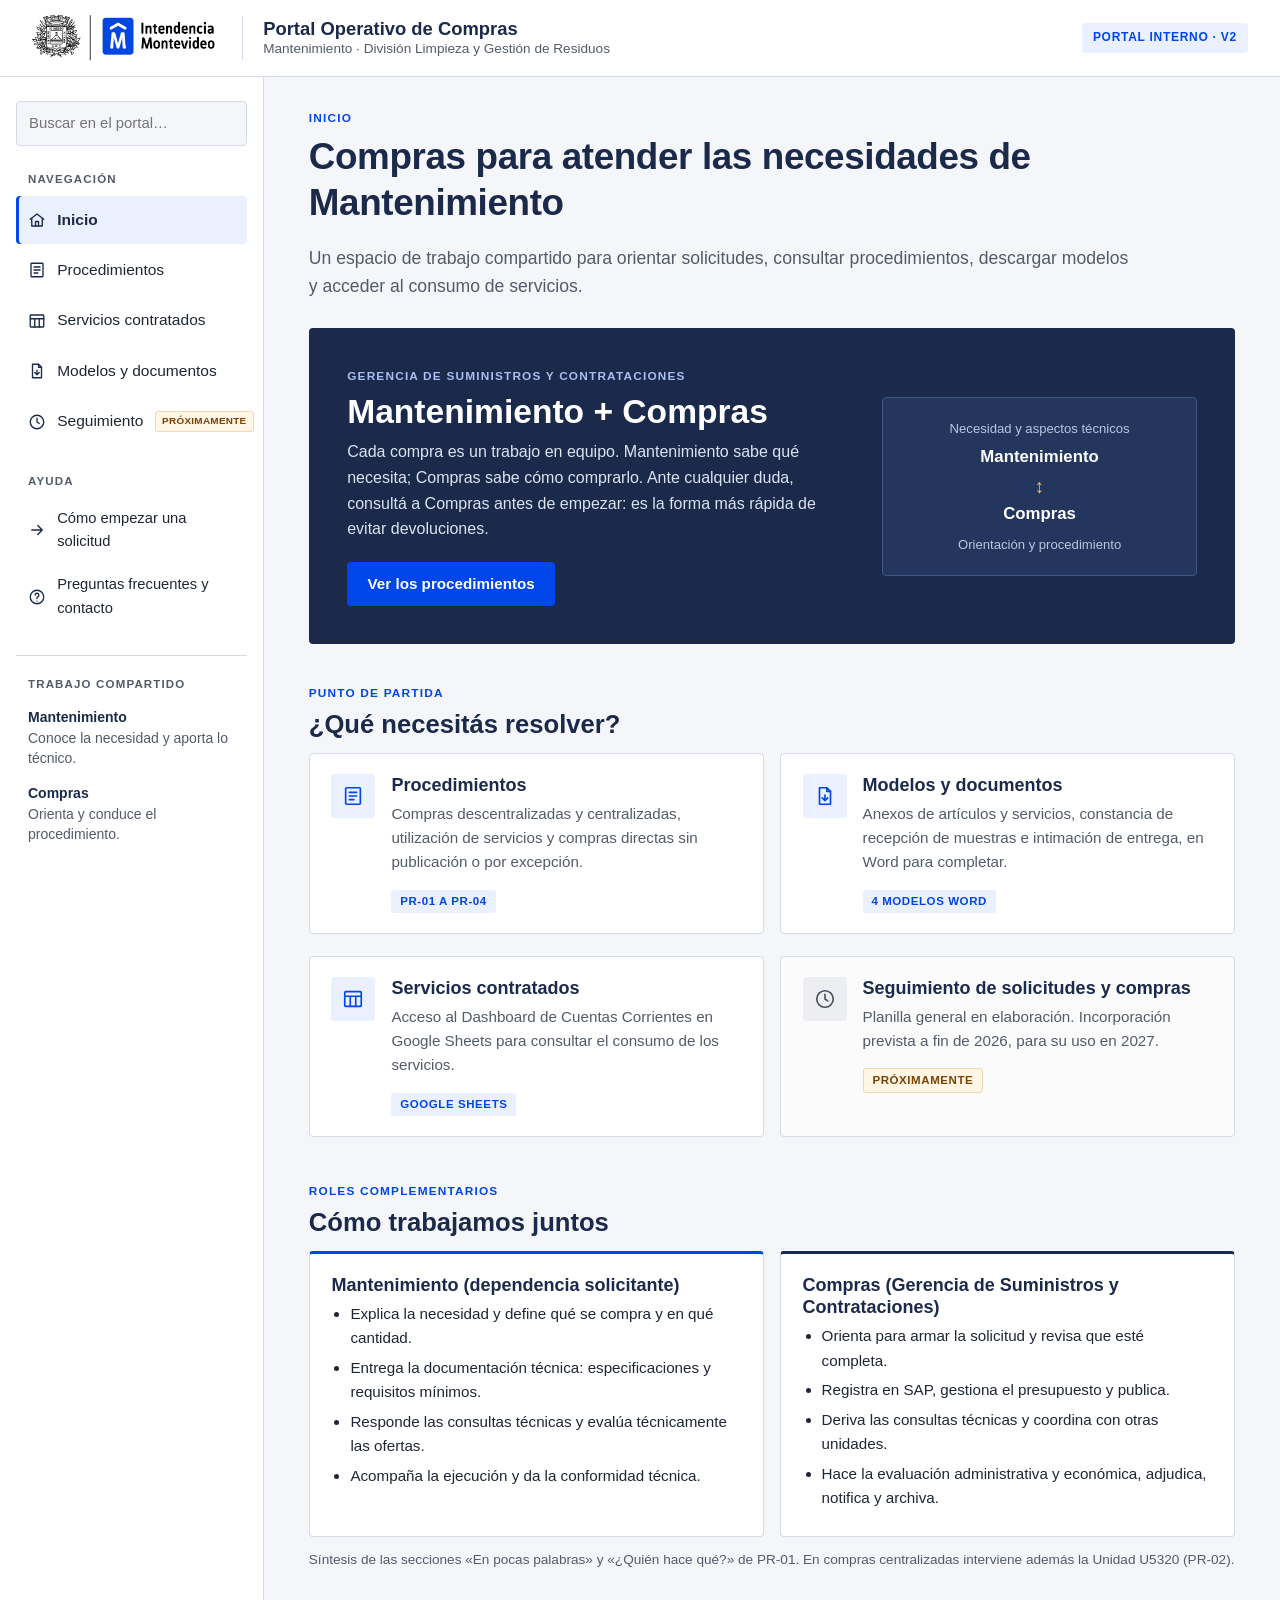
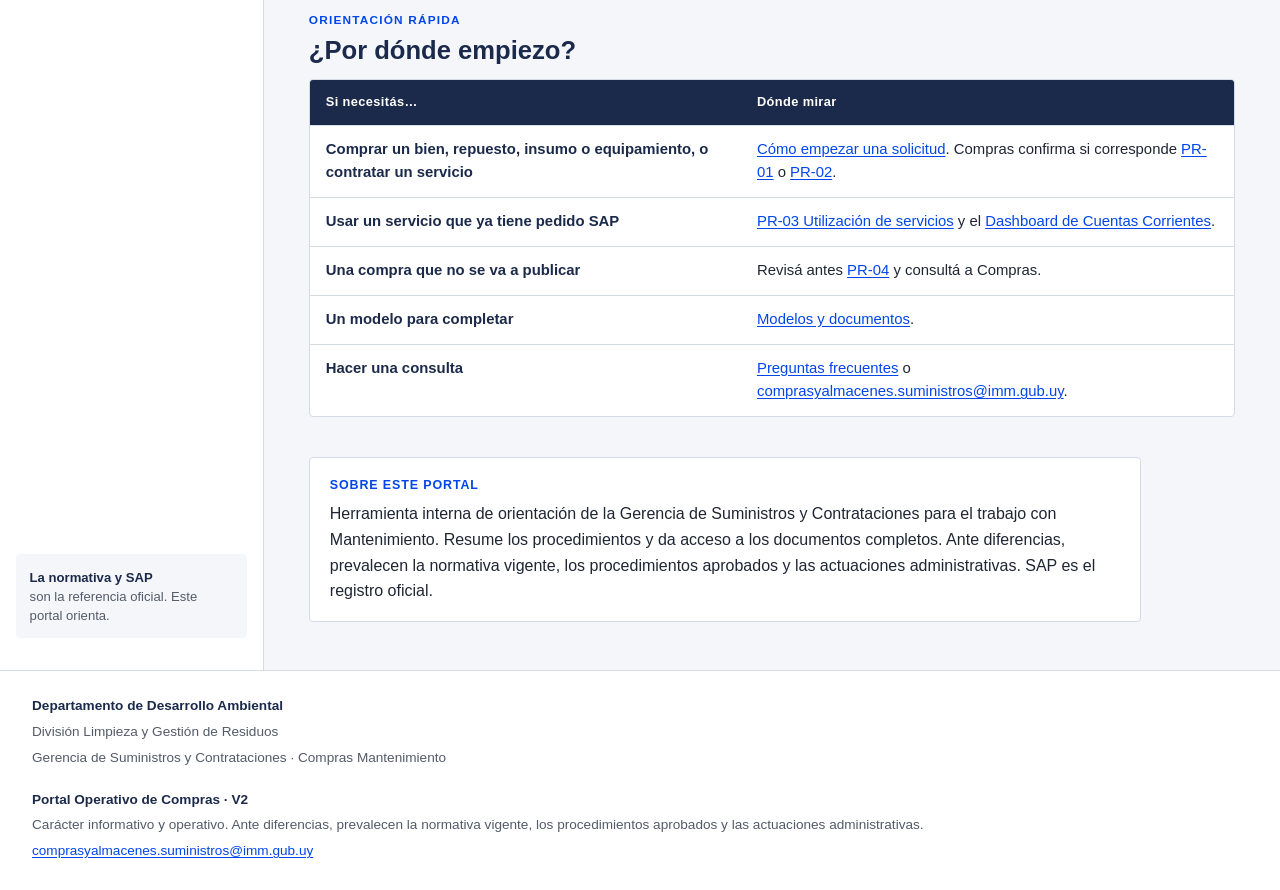
==== commit 95d3a23f: "Actualizacion Portal Version 2" ====
--- a/index.html
+++ b/index.html
@@ -4,211 +4,166 @@
   <meta charset="utf-8">
   <meta name="viewport" content="width=device-width, initial-scale=1">
   <title>Portal Operativo de Compras · Mantenimiento</title>
-  <meta name="description" content="Información práctica para gestionar compras y servicios con la Gerencia de Suministros y Contrataciones.">
-  <link rel="stylesheet" href="./styles.css">
+  <meta name="description" content="Portal interno para orientar solicitudes de compra, consultar procedimientos, descargar modelos y acceder al consumo de servicios.">
+  <link rel="icon" href="assets/img/logo-im.png">
+  <link rel="stylesheet" href="assets/css/styles.css">
 </head>
 <body>
   <a class="skip-link" href="#contenido">Ir al contenido</a>
 
-  <header class="inst-header">
-    <div class="container inst-header__inner">
-      <div class="inst-brand">
-        <!-- EDITAR AQUÍ: logotipo institucional. Reemplazar el archivo assets/img/logo-im.png manteniendo el nombre. -->
-        <a href="./index.html" aria-label="Portal Operativo de Compras, inicio">
-          <img class="inst-logo" src="./logo-im.png" alt="Intendencia de Montevideo" width="190" height="52">
-        </a>
-        <div class="inst-units">
-          <strong class="u-dept">Departamento de Desarrollo Ambiental</strong>
-          <strong>División Limpieza y Gestión de Residuos</strong>
-          <span>Gerencia de Suministros y Contrataciones</span>
-        </div>
+  <header class="top">
+    <div class="top__inner">
+      <!-- EDITAR AQUÍ: logotipo institucional. Reemplazar assets/img/logo-im.png manteniendo el nombre. -->
+      <a class="top__logo" href="index.html"><img src="assets/img/logo-im.png" alt="Intendencia de Montevideo" width="640" height="175"></a>
+      <span class="top__sep" aria-hidden="true"></span>
+      <div class="top__id">
+        <a class="top__name" href="index.html">Portal Operativo de Compras</a>
+        <span class="top__sub">Mantenimiento · División Limpieza y Gestión de Residuos</span>
       </div>
-      <div class="portal-id">
-        <a class="portal-id__name" href="./index.html">Portal Operativo de Compras</a>
-        <span class="portal-id__sub">Mantenimiento</span>
-        <!-- La versión y el estado se editan en js/app.js (CONFIG) -->
-        <span class="version-tag"><span data-cfg="version">V0.1</span> · <span data-cfg="estado">Portal en desarrollo</span></span>
-      </div>
+      <span class="top__tag">Portal interno · <span data-cfg="version">V2</span></span>
+      <button class="nav-toggle" type="button" aria-expanded="false" aria-controls="menu"><span class="nav-toggle__bars" aria-hidden="true"></span>Menú</button>
     </div>
-    <hr class="inst-rule">
   </header>
 
-  <nav class="site-nav" aria-label="Navegación principal">
-    <div class="container site-nav__inner">
-      <button class="nav-toggle" type="button" aria-expanded="false" aria-controls="nav-list">
-        <span class="nav-toggle__bars" aria-hidden="true"></span> Menú
-      </button>
-      <ul class="nav-list" id="nav-list">
-          <li><a href="./index.html" aria-current="page">Inicio</a></li>
-          <li><a href="./como-empezar.html">Cómo empezar</a></li>
-          <li><a href="./procedimientos.html">Procedimientos</a></li>
-          <li><a href="./servicios.html">Servicios contratados</a></li>
-          <li><a href="./documentos.html">Documentos</a></li>
-          <li><a href="./preguntas.html">Preguntas frecuentes</a></li>
-          <li><a href="./preguntas.html#contacto">Contacto</a></li>
-      </ul>
-      <form class="search" id="search-form" role="search" autocomplete="off">
+  <div class="layout">
+    <aside class="side" id="menu" aria-label="Menú del portal">
+      <form class="search" id="search-form" role="search" autocomplete="off" hidden>
         <label for="search-input">Buscar en el portal</label>
-        <input id="search-input" type="search" placeholder="Buscar en el portal..." aria-controls="search-results" aria-expanded="false">
+        <input id="search-input" type="search" placeholder="Buscar en el portal…" aria-controls="search-results" aria-expanded="false">
         <ul class="search-results" id="search-results" hidden aria-live="polite"></ul>
       </form>
+      <nav class="side-nav" aria-label="Navegación principal">
+        <p class="side__label">Navegación</p>
+        <ul><li><a href="index.html" aria-current="page"><svg viewBox="0 0 24 24" aria-hidden="true" focusable="false"><path d="M3 11l9-7 9 7"/><path d="M5 10v10h14V10"/><path d="M10 20v-6h4v6"/></svg><span>Inicio</span></a></li><li><a href="procedimientos.html"><svg viewBox="0 0 24 24" aria-hidden="true" focusable="false"><rect x="4" y="3" width="16" height="18" rx="1"/><path d="M8 8h8M8 12h8M8 16h5"/></svg><span>Procedimientos</span></a></li><li><a href="servicios.html"><svg viewBox="0 0 24 24" aria-hidden="true" focusable="false"><rect x="3" y="4" width="18" height="16" rx="1"/><path d="M3 9h18M9 9v11M15 9v11"/></svg><span>Servicios contratados</span></a></li><li><a href="documentos.html"><svg viewBox="0 0 24 24" aria-hidden="true" focusable="false"><path d="M14 3H6v18h12V7z"/><path d="M14 3v4h4"/><path d="M12 11v6M9 14l3 3 3-3"/></svg><span>Modelos y documentos</span></a></li><li><a href="seguimiento.html"><svg viewBox="0 0 24 24" aria-hidden="true" focusable="false"><circle cx="12" cy="12" r="9"/><path d="M12 7v5l3 2"/></svg><span>Seguimiento</span><span class="pill pill--soon">Próximamente</span></a></li></ul>
+      </nav>
+      <nav class="side-nav side-nav--sec" aria-label="Ayuda">
+        <p class="side__label">Ayuda</p>
+        <ul><li><a href="como-empezar.html"><svg viewBox="0 0 24 24" aria-hidden="true" focusable="false"><path d="M5 12h14M13 6l6 6-6 6"/></svg><span>Cómo empezar una solicitud</span></a></li><li><a href="preguntas.html"><svg viewBox="0 0 24 24" aria-hidden="true" focusable="false"><circle cx="12" cy="12" r="9"/><path d="M9.5 9.5a2.5 2.5 0 1 1 3.5 2.3c-.6.3-1 .9-1 1.6V14"/><path d="M12 17.5v.01"/></svg><span>Preguntas frecuentes y contacto</span></a></li></ul>
+      </nav>
+      <div class="side__shared">
+        <p class="side__label" style="margin-left:0">Trabajo compartido</p>
+        <strong>Mantenimiento</strong>
+        <p>Conoce la necesidad y aporta lo técnico.</p>
+        <strong>Compras</strong>
+        <p>Orienta y conduce el procedimiento.</p>
+      </div>
+      <div class="side__note"><strong>La normativa y SAP</strong>son la referencia oficial. Este portal orienta.</div>
+    </aside>
+
+    <main id="contenido" tabindex="-1">
+      <div class="wrap">
+        
+        <header class="page-head">
+          <span class="eyebrow">Inicio</span>
+          <h1>Compras para atender las necesidades de Mantenimiento</h1>
+          <p class="lead">Un espacio de trabajo compartido para orientar solicitudes, consultar procedimientos, descargar modelos y acceder al consumo de servicios.</p>
+        </header>
+
+        <section class="hero" aria-labelledby="hero-t">
+          <div>
+            <span class="eyebrow">Gerencia de Suministros y Contrataciones</span>
+            <h2 id="hero-t">Mantenimiento + Compras</h2>
+            <p>Cada compra es un trabajo en equipo. Mantenimiento sabe qué necesita; Compras sabe cómo comprarlo. Ante cualquier duda, consultá a Compras antes de empezar: es la forma más rápida de evitar devoluciones.</p>
+            <a class="btn" href="procedimientos.html">Ver los procedimientos</a>
+          </div>
+          <div class="hero__pair" aria-hidden="true">
+            <span>Necesidad y aspectos técnicos</span>
+            <strong>Mantenimiento</strong>
+            <span class="arrow">&#8597;</span>
+            <strong>Compras</strong>
+            <span>Orientación y procedimiento</span>
+          </div>
+        </section>
+
+        <section class="section" aria-labelledby="accesos">
+          <span class="eyebrow">Punto de partida</span>
+          <h2 id="accesos">¿Qué necesitás resolver?</h2>
+          <ul class="grid grid--2" style="list-style:none;padding:0;margin:0">
+            <li class="card card--link"><span class="card__icon"><svg viewBox="0 0 24 24" aria-hidden="true" focusable="false"><rect x="4" y="3" width="16" height="18" rx="1"/><path d="M8 8h8M8 12h8M8 16h5"/></svg></span><div class="card__body">
+              <h3><a href="procedimientos.html">Procedimientos</a></h3>
+              <p>Compras descentralizadas y centralizadas, utilización de servicios y compras directas sin publicación o por excepción.</p>
+              <div class="tags"><span class="pill">PR-01 a PR-04</span></div></div></li>
+            <li class="card card--link"><span class="card__icon"><svg viewBox="0 0 24 24" aria-hidden="true" focusable="false"><path d="M14 3H6v18h12V7z"/><path d="M14 3v4h4"/><path d="M12 11v6M9 14l3 3 3-3"/></svg></span><div class="card__body">
+              <h3><a href="documentos.html">Modelos y documentos</a></h3>
+              <p>Anexos de artículos y servicios, constancia de recepción de muestras e intimación de entrega, en Word para completar.</p>
+              <div class="tags"><span class="pill">4 modelos Word</span></div></div></li>
+            <li class="card card--link"><span class="card__icon"><svg viewBox="0 0 24 24" aria-hidden="true" focusable="false"><rect x="3" y="4" width="18" height="16" rx="1"/><path d="M3 9h18M9 9v11M15 9v11"/></svg></span><div class="card__body">
+              <h3><a href="servicios.html">Servicios contratados</a></h3>
+              <p>Acceso al Dashboard de Cuentas Corrientes en Google Sheets para consultar el consumo de los servicios.</p>
+              <div class="tags"><span class="pill">Google Sheets</span></div></div></li>
+            <li class="card card--link card--soon"><span class="card__icon"><svg viewBox="0 0 24 24" aria-hidden="true" focusable="false"><circle cx="12" cy="12" r="9"/><path d="M12 7v5l3 2"/></svg></span><div class="card__body">
+              <h3><a href="seguimiento.html">Seguimiento de solicitudes y compras</a></h3>
+              <p>Planilla general en elaboración. Incorporación prevista a fin de 2026, para su uso en 2027.</p>
+              <div class="tags"><span class="pill pill--soon">Próximamente</span></div></div></li>
+          </ul>
+        </section>
+
+        <section class="section" aria-labelledby="juntos">
+          <span class="eyebrow">Roles complementarios</span>
+          <h2 id="juntos">Cómo trabajamos juntos</h2>
+          <div class="grid grid--2">
+            <div class="card role role--dep">
+              <h3>Mantenimiento (dependencia solicitante)</h3>
+              <ul>
+                <li>Explica la necesidad y define qué se compra y en qué cantidad.</li>
+                <li>Entrega la documentación técnica: especificaciones y requisitos mínimos.</li>
+                <li>Responde las consultas técnicas y evalúa técnicamente las ofertas.</li>
+                <li>Acompaña la ejecución y da la conformidad técnica.</li>
+              </ul>
+            </div>
+            <div class="card role role--compras">
+              <h3>Compras (Gerencia de Suministros y Contrataciones)</h3>
+              <ul>
+                <li>Orienta para armar la solicitud y revisa que esté completa.</li>
+                <li>Registra en SAP, gestiona el presupuesto y publica.</li>
+                <li>Deriva las consultas técnicas y coordina con otras unidades.</li>
+                <li>Hace la evaluación administrativa y económica, adjudica, notifica y archiva.</li>
+              </ul>
+            </div>
+          </div>
+          <p class="small" style="margin-top:.75rem">Síntesis de las secciones «En pocas palabras» y «¿Quién hace qué?» de PR-01. En compras centralizadas interviene además la Unidad U5320 (PR-02).</p>
+        </section>
+
+        <section class="section" id="por-donde" aria-labelledby="por-donde-t">
+          <span class="eyebrow">Orientación rápida</span>
+          <h2 id="por-donde-t">¿Por dónde empiezo?</h2>
+          <div class="table-wrap">
+            <table class="stack">
+              <thead><tr><th scope="col">Si necesitás…</th><th scope="col">Dónde mirar</th></tr></thead>
+              <tbody>
+                <tr><th scope="row">Comprar un bien, repuesto, insumo o equipamiento, o contratar un servicio</th><td data-label="Dónde mirar"><a href="como-empezar.html">Cómo empezar una solicitud</a>. Compras confirma si corresponde <a href="pr-01.html">PR-01</a> o <a href="pr-02.html">PR-02</a>.</td></tr>
+                <tr><th scope="row">Usar un servicio que ya tiene pedido SAP</th><td data-label="Dónde mirar"><a href="pr-03.html">PR-03 Utilización de servicios</a> y el <a href="servicios.html">Dashboard de Cuentas Corrientes</a>.</td></tr>
+                <tr><th scope="row">Una compra que no se va a publicar</th><td data-label="Dónde mirar">Revisá antes <a href="pr-04.html">PR-04</a> y consultá a Compras.</td></tr>
+                <tr><th scope="row">Un modelo para completar</th><td data-label="Dónde mirar"><a href="documentos.html#modelos">Modelos y documentos</a>.</td></tr>
+                <tr><th scope="row">Hacer una consulta</th><td data-label="Dónde mirar"><a href="preguntas.html">Preguntas frecuentes</a> o <a href="mailto:comprasyalmacenes.suministros@imm.gub.uy">comprasyalmacenes.suministros@imm.gub.uy</a>.</td></tr>
+              </tbody>
+            </table>
+          </div>
+        </section>
+
+        <section class="section" aria-labelledby="sobre">
+          <div class="note note--plain measure">
+            <span class="note__title" id="sobre">Sobre este portal</span>
+            <p>Herramienta interna de orientación de la Gerencia de Suministros y Contrataciones para el trabajo con Mantenimiento. Resume los procedimientos y da acceso a los documentos completos. Ante diferencias, prevalecen la normativa vigente, los procedimientos aprobados y las actuaciones administrativas. SAP es el registro oficial.</p>
+          </div>
+        </section>
+      </div>
+    </main>
+  </div>
+
+  <footer class="foot">
+    <div>
+      <p><strong>Departamento de Desarrollo Ambiental</strong></p>
+      <p>División Limpieza y Gestión de Residuos</p>
+      <p>Gerencia de Suministros y Contrataciones · Compras Mantenimiento</p>
     </div>
-  </nav>
-
-  <main id="contenido" tabindex="-1">
-    <section class="hero">
-      <div class="container">
-        <h1>Portal Operativo de Compras</h1>
-        <p class="hero__lead">Información práctica para gestionar compras y servicios de forma coordinada con la Gerencia de Suministros y Contrataciones.</p>
-        <p class="hero__text">Este espacio reúne procedimientos, orientaciones y documentos de uso frecuente para las dependencias que trabajan con Compras.</p>
-
-      </div>
-    </section>
-
-    <section class="section section--band" aria-labelledby="que-necesitas">
-      <div class="container">
-        <h2 id="que-necesitas">¿Qué necesitás hacer?</h2>
-        <ul class="task-grid">
-          <li><article class="task">
-            <h3>Iniciar una compra</h3>
-            <p>Conocé qué información necesitás preparar y cómo presentar una solicitud.</p>
-            <a class="task__link" href="./como-empezar.html"><span>Cómo empezar</span></a>
-          </article></li>
-          <li><article class="task">
-            <h3>Compra descentralizada</h3>
-            <p>Consultá las etapas del procedimiento y qué participación tendrá tu dependencia.</p>
-            <a class="task__link" href="./procedimientos.html#pr01"><span>Ver procedimiento</span></a>
-          </article></li>
-          <li><article class="task">
-            <h3>Compra centralizada</h3>
-            <p>Conocé cómo funciona una compra cuando interviene la Unidad U5320.</p>
-            <a class="task__link" href="./procedimientos.html#pr02"><span>Ver procedimiento</span></a>
-          </article></li>
-          <li><article class="task">
-            <h3>Utilizar un servicio contratado</h3>
-            <p>Cómo solicitar y utilizar un servicio que ya cuenta con pedido SAP.</p>
-            <a class="task__link" href="./servicios.html"><span>Cómo utilizarlo</span></a>
-          </article></li>
-          <li><article class="task">
-            <h3>Documentos y modelos</h3>
-            <p>Accedé a procedimientos, requisitos técnicos y documentos de apoyo.</p>
-            <a class="task__link" href="./documentos.html"><span>Ver documentos</span></a>
-          </article></li>
-          <li><article class="task">
-            <h3>Tengo una consulta</h3>
-            <p>Encontrá respuestas rápidas o los canales de contacto de Compras.</p>
-            <a class="task__link" href="./preguntas.html"><span>Consultar</span></a>
-          </article></li>
-        </ul>
-      </div>
-    </section>
-
-    <section class="section" aria-labelledby="trabajo-conjunto">
-      <div class="container">
-        <h2 id="trabajo-conjunto">Cómo trabajamos juntos</h2>
-        <p class="section-lead">Cada compra reúne conocimientos complementarios: la dependencia solicitante conoce técnicamente lo que necesita y la Gerencia de Suministros y Contrataciones conoce y conduce el procedimiento para adquirirlo o contratarlo.</p>
-        <div class="joint" role="group" aria-label="Cómo trabajamos juntos">
-          <div class="joint__col">
-            <span class="joint__who">Tu dependencia</span>
-            <p class="joint__claim">Conoce técnicamente lo que necesita.</p>
-            <ul>
-              <li>Identifica y explica la necesidad.</li>
-              <li>Aporta la información y la documentación técnica y define las especificaciones.</li>
-              <li>Responde las consultas técnicas y evalúa técnicamente las ofertas.</li>
-              <li>Verifica técnicamente lo recibido o ejecutado y otorga la conformidad técnica.</li>
-            </ul>
-          </div>
-          <div class="joint__col joint__col--compras">
-            <span class="joint__who">Gerencia de Suministros y Contrataciones</span>
-            <p class="joint__claim">Conoce y conduce el procedimiento.</p>
-            <ul>
-              <li>Orienta a la dependencia y revisa que la solicitud esté completa.</li>
-              <li>Realiza las actuaciones en SAP y en el expediente.</li>
-              <li>Gestiona publicaciones y comunicaciones y coordina las intervenciones.</li>
-              <li>Realiza los controles administrativos que correspondan.</li>
-            </ul>
-          </div>
-        </div>
-        <p class="joint-note">Vos conocés técnicamente lo que necesitás. Nosotros te orientamos y gestionamos el procedimiento para adquirirlo o contratarlo.</p>
-        <div class="btn-row"><a class="btn btn--secondary" href="./como-empezar.html#quien-hace-que">Ver quién hace qué</a></div>
-      </div>
-    </section>
-
-    <section class="section section--band guide" id="guia" aria-labelledby="guia-titulo">
-      <div class="container">
-        <h2 id="guia-titulo">¿Por dónde empiezo?</h2>
-        <p class="section-lead">Seleccioná qué necesitás hacer. Esta guía te orienta hacia la información correspondiente. La Gerencia de Suministros y Contrataciones determinará el procedimiento administrativo aplicable cuando corresponda.</p>
-        <form id="guide-form" onsubmit="return false">
-          <fieldset>
-            <legend>¿Qué necesitás hacer?</legend>
-            <div class="guide-options">
-              <div class="guide-option"><input type="radio" name="necesidad" id="g-bien" value="bien"><label for="g-bien">Comprar un bien, repuesto, insumo o equipamiento</label></div>
-              <div class="guide-option"><input type="radio" name="necesidad" id="g-servicio" value="servicio"><label for="g-servicio">Contratar un servicio</label></div>
-              <div class="guide-option"><input type="radio" name="necesidad" id="g-usar" value="usar"><label for="g-usar">Utilizar un servicio que ya está contratado</label></div>
-              <div class="guide-option"><input type="radio" name="necesidad" id="g-estado" value="estado"><label for="g-estado">Consultar el estado o la documentación de una compra</label></div>
-            </div>
-          </fieldset>
-        </form>
-
-        <div aria-live="polite">
-          <div class="guide-result" data-guide-result="bien" hidden>
-            <h3>Iniciá una solicitud de compra</h3>
-            <p>Presentá la solicitud ante Compras con la justificación, las cantidades, el plazo, la prioridad y la documentación técnica que defina lo que necesitás.</p>
-            <p>La Gerencia de Suministros y Contrataciones determinará el procedimiento administrativo que corresponda de acuerdo con las características de la contratación. No necesitás saber de antemano si será una compra descentralizada (PR-01) o centralizada (PR-02) para iniciar la solicitud.</p>
-            <div class="btn-row"><a class="btn" href="./como-empezar.html">Cómo empezar</a><a class="btn btn--secondary" href="./procedimientos.html#comparacion">Conocer los procedimientos</a></div>
-            <p></p>
-          </div>
-          <div class="guide-result" data-guide-result="servicio" hidden>
-            <h3>Iniciá una solicitud de contratación</h3>
-            <p>La contratación de un servicio comienza, igual que una compra, con la solicitud y la documentación técnica. La Gerencia de Suministros y Contrataciones determinará el procedimiento administrativo que corresponda de acuerdo con las características de la contratación.</p>
-            <p>Para preparar la documentación técnica podés usar el modelo de Requisitos y Especificaciones Técnicas para servicios.</p>
-            <div class="btn-row"><a class="btn" href="./como-empezar.html">Cómo empezar</a><a class="btn btn--secondary" href="./documentos.html">Descargar el modelo</a></div>
-            <p></p>
-          </div>
-          <div class="guide-result" data-guide-result="usar" hidden>
-            <h3>Seguí el procedimiento de utilización (PR-03)</h3>
-            <p>Si el servicio ya cuenta con un pedido SAP notificado a la empresa, solicitá su utilización a Compras. Compras verifica el saldo, coordina con la empresa y, con tu conformidad técnica, genera la hoja de servicio.</p>
-            <div class="btn-row"><a class="btn" href="./servicios.html">Cómo utilizarlo</a></div>
-            <p></p>
-          </div>
-          <div class="guide-result" data-guide-result="estado" hidden>
-            <h3>Consultá con Compras</h3>
-            <p>Los procedimientos y modelos están disponibles en la sección Documentos. Para consultar sobre una compra en particular, podés escribir a Compras.</p>
-            <div class="btn-row"><a class="btn" href="./documentos.html">Ver documentos</a><a class="btn btn--secondary" data-cfg-mail="Consulta sobre el estado de una compra" href="mailto:comprasyalmacenes.suministros@imm.gub.uy">Escribir a Compras</a></div>
-            <p></p>
-          </div>
-        </div>
-        <noscript><p>Para usar la guía es necesario JavaScript. Podés ir directamente a <a href="./como-empezar.html">Cómo empezar</a>, <a href="./procedimientos.html">Procedimientos</a> o <a href="./servicios.html">Servicios contratados</a>.</p></noscript>
-      </div>
-    </section>
-
-    <section class="section" id="sobre" aria-labelledby="sobre-titulo">
-      <div class="container"><div class="measure">
-        <h2 id="sobre-titulo">Sobre este portal</h2>
-        <!-- EDITAR AQUÍ: texto de presentación del portal -->
-        <p>Esta es una primera versión del Portal Operativo de Compras. Su objetivo es centralizar criterios, procedimientos, documentos y orientaciones de uso frecuente.</p>
-        <p>El contenido se irá ampliando y ajustando progresivamente a medida que se sistematicen los procesos y la dinámica de trabajo de la unidad.</p>
-        <p>El portal tiene carácter informativo y operativo. Ante diferencias, prevalecen la normativa vigente, los procedimientos aprobados y las actuaciones administrativas correspondientes.</p>
-      </div></div>
-    </section>
-  </main>
-
-  <footer class="site-footer">
-    <div class="container site-footer__inner">
-      <div class="footer-units">
-        <span class="u-dept">Departamento de Desarrollo Ambiental</span>
-        <span>División Limpieza y Gestión de Residuos</span>
-        <span>Gerencia de Suministros y Contrataciones</span>
-      </div>
-      <div class="footer-meta">
-        <p><strong>Portal Operativo de Compras · <span data-cfg="version">V0.1</span></strong></p>
-        <p><em data-cfg="aviso">Contenido en proceso de actualización y mejora.</em></p>
-        <p><a data-cfg-mail="" href="mailto:comprasyalmacenes.suministros@imm.gub.uy"><span data-cfg="correo">comprasyalmacenes.suministros@imm.gub.uy</span></a></p>
-        <p><a href="./index.html#sobre">Sobre este portal</a></p>
-      </div>
+    <div>
+      <p><strong>Portal Operativo de Compras · <span data-cfg="version">V2</span></strong></p>
+      <p>Carácter informativo y operativo. Ante diferencias, prevalecen la normativa vigente, los procedimientos aprobados y las actuaciones administrativas.</p>
+      <p><a href="mailto:comprasyalmacenes.suministros@imm.gub.uy">comprasyalmacenes.suministros@imm.gub.uy</a></p>
     </div>
   </footer>
 
-  <script src="./app.js"></script>
+  <script src="assets/js/app.js"></script>
 </body>
 </html>
--- a/assets/css/styles.css
+++ b/assets/css/styles.css
@@ -0,0 +1,345 @@
+/* =========================================================
+   Portal Operativo de Compras · V2 · estilos
+   Identidad del portal original: azul marino de los
+   procedimientos, azul del logotipo IM, Arial, líneas finas.
+   Organización tomada de las pantallas de referencia V2.
+   ========================================================= */
+
+:root {
+  --navy: #1B2A4A;        /* títulos y bloques institucionales */
+  --navy-2: #24365E;
+  --blue: #0046EA;        /* acento institucional (logotipo IM) */
+  --blue-dark: #0036B5;
+  --ink: #1F2633;         /* texto principal */
+  --muted: #535B69;       /* texto secundario (contraste AA sobre blanco y fondo) */
+  --line: #D5DBE5;
+  --bg: #F4F6FA;          /* fondo general */
+  --white: #FFFFFF;
+  --tint: #EAF0FD;        /* aviso informativo, estado activo */
+  --warn: #7A4306;
+  --warn-bg: #FFF6E5;
+  --warn-line: #EED9AE;
+  --alert: #8E2A1E;
+  --alert-bg: #FDF0EE;
+  --alert-line: #F0CBC4;
+  --ok-bg: #EEF7F1;
+  --radius: 4px;
+  --side: 264px;
+  --maxw: 1180px;
+  --font: Arial, "Helvetica Neue", Helvetica, sans-serif;
+}
+
+*, *::before, *::after { box-sizing: border-box; }
+html { font-size: 100%; -webkit-text-size-adjust: 100%; scroll-padding-top: 1rem; }
+body {
+  margin: 0; font-family: var(--font); font-size: 1rem; line-height: 1.6;
+  color: var(--ink); background: var(--bg);
+}
+img { max-width: 100%; height: auto; }
+a { color: var(--blue); text-underline-offset: 2px; }
+a:hover { color: var(--blue-dark); }
+:focus-visible { outline: 3px solid var(--blue); outline-offset: 2px; }
+h1, h2, h3, h4 { color: var(--navy); line-height: 1.25; margin: 0 0 .5em; }
+h1 { font-size: clamp(1.6rem, 1.2rem + 1.6vw, 2.3rem); letter-spacing: -.01em; }
+h2 { font-size: clamp(1.3rem, 1.1rem + .7vw, 1.6rem); }
+h3 { font-size: 1.125rem; }
+p { margin: 0 0 1em; }
+ul, ol { margin: 0 0 1em; padding-left: 1.25em; }
+li { margin-bottom: .35em; }
+.sr-only { position: absolute; width: 1px; height: 1px; padding: 0; margin: -1px; overflow: hidden; clip: rect(0 0 0 0); white-space: nowrap; border: 0; }
+
+.skip-link { position: absolute; left: -9999px; top: 0; background: var(--navy); color: #fff; padding: .7rem 1rem; z-index: 100; }
+.skip-link:focus { left: .5rem; top: .5rem; color: #fff; }
+
+/* ---------- Cabecera ---------- */
+.top {
+  background: var(--white); border-bottom: 1px solid var(--line);
+  position: relative; z-index: 20;
+}
+.top__inner { display: flex; align-items: center; gap: 1.25rem; padding: .75rem clamp(1rem, 3vw, 2rem); min-height: 76px; }
+.top__logo { display: block; flex: 0 0 auto; line-height: 0; }
+.top__logo img { height: 52px; width: auto; display: block; }
+.top__sep { width: 1px; align-self: stretch; background: var(--line); margin: .25rem 0; }
+.top__id { min-width: 0; }
+.top__name { display: block; font-weight: 700; color: var(--navy); font-size: 1.15rem; line-height: 1.2; text-decoration: none; }
+.top__name:hover { color: var(--navy); text-decoration: underline; }
+.top__sub { display: block; color: var(--muted); font-size: .85rem; line-height: 1.35; }
+.top__tag {
+  margin-left: auto; font-size: .75rem; font-weight: 700; letter-spacing: .06em; text-transform: uppercase;
+  color: var(--blue); background: var(--tint); padding: .35rem .7rem; border-radius: 3px; white-space: nowrap;
+}
+.nav-toggle {
+  display: none; margin-left: auto; align-items: center; gap: .5rem;
+  font: inherit; font-weight: 700; color: var(--navy); background: var(--white);
+  border: 1px solid var(--line); border-radius: var(--radius); padding: .55rem .85rem; min-height: 44px; cursor: pointer;
+}
+.nav-toggle__bars, .nav-toggle__bars::before, .nav-toggle__bars::after {
+  display: block; width: 18px; height: 2px; background: var(--navy); position: relative; content: "";
+}
+.nav-toggle__bars::before { position: absolute; top: -6px; }
+.nav-toggle__bars::after { position: absolute; top: 6px; }
+
+/* ---------- Disposición ---------- */
+.layout { display: grid; grid-template-columns: var(--side) minmax(0, 1fr); min-height: calc(100vh - 77px); }
+.side {
+  background: var(--white); border-right: 1px solid var(--line);
+  padding: 1.5rem 1rem 2rem; display: flex; flex-direction: column; gap: 1.5rem;
+}
+.side__label { font-size: .72rem; font-weight: 700; letter-spacing: .1em; text-transform: uppercase; color: var(--muted); margin: 0 .75rem .5rem; }
+.side-nav ul { list-style: none; margin: 0; padding: 0; }
+.side-nav li { margin: 0 0 .2rem; }
+.side-nav a {
+  display: flex; align-items: center; gap: .7rem; padding: .7rem .75rem; min-height: 44px;
+  color: var(--ink); text-decoration: none; border-radius: var(--radius); font-size: .97rem;
+}
+.side-nav a:hover { background: var(--bg); color: var(--navy); }
+.side-nav a[aria-current="page"] { background: var(--tint); color: var(--navy); font-weight: 700; box-shadow: inset 3px 0 0 var(--blue); }
+.side-nav svg { flex: 0 0 18px; width: 18px; height: 18px; stroke: currentColor; fill: none; stroke-width: 1.8; stroke-linecap: round; stroke-linejoin: round; color: var(--navy); }
+.side-nav .pill { margin-left: auto; }
+.side-nav--sec a { font-size: .92rem; padding: .5rem .75rem; min-height: 40px; }
+.side__shared { border-top: 1px solid var(--line); padding: 1.25rem .75rem 0; font-size: .875rem; }
+.side__shared strong { display: block; color: var(--navy); }
+.side__shared p { color: var(--muted); margin: 0 0 .8rem; line-height: 1.45; }
+.side__note { margin-top: auto; background: var(--bg); border-radius: var(--radius); padding: .85rem; font-size: .82rem; color: var(--muted); line-height: 1.45; }
+.side__note strong { color: var(--navy); display: block; }
+
+/* Buscador */
+.search { position: relative; }
+.search label { position: absolute; width: 1px; height: 1px; overflow: hidden; clip: rect(0 0 0 0); }
+.search input {
+  width: 100%; font: inherit; font-size: .93rem; padding: .6rem .75rem; min-height: 44px;
+  border: 1px solid var(--line); border-radius: var(--radius); background: var(--bg); color: var(--ink);
+}
+.search input:focus { background: var(--white); }
+.search-results { list-style: none; margin: .35rem 0 0; padding: 0; background: var(--white); border: 1px solid var(--line); border-radius: var(--radius); max-height: 320px; overflow: auto; }
+.search-results li { margin: 0; border-bottom: 1px solid var(--line); }
+.search-results li:last-child { border-bottom: 0; }
+.search-results a { display: block; padding: .55rem .75rem; text-decoration: none; color: var(--ink); }
+.search-results a:hover, .search-results a:focus { background: var(--tint); }
+.search-results .r-t { display: block; font-weight: 700; color: var(--navy); font-size: .9rem; }
+.search-results .r-p { display: block; font-size: .78rem; color: var(--muted); }
+.search-results .r-empty { padding: .6rem .75rem; font-size: .88rem; color: var(--muted); }
+
+/* ---------- Contenido ---------- */
+main { padding: 2rem clamp(1rem, 3.5vw, 3rem) 3rem; min-width: 0; }
+main:focus { outline: none; }
+.wrap { max-width: var(--maxw); }
+.crumbs { list-style: none; display: flex; flex-wrap: wrap; gap: 0; margin: 0 0 1rem; padding: 0; font-size: .78rem; font-weight: 700; letter-spacing: .06em; text-transform: uppercase; color: var(--muted); }
+.crumbs li { margin: 0; }
+.crumbs li + li::before { content: "/"; margin: 0 .5rem; color: #9AA3B2; }
+.crumbs a { color: var(--muted); text-decoration: none; }
+.crumbs a:hover { color: var(--blue); text-decoration: underline; }
+.page-head { margin-bottom: 1.75rem; }
+.page-head .lead { font-size: 1.1rem; color: var(--muted); max-width: 52rem; margin: 0; }
+.eyebrow { display: block; font-size: .74rem; font-weight: 700; letter-spacing: .1em; text-transform: uppercase; color: var(--blue); margin-bottom: .35rem; }
+.section { margin: 2.5rem 0 0; }
+.section > h2 { margin-bottom: .75rem; }
+.section-lead { color: var(--muted); max-width: 52rem; }
+.measure { max-width: 52rem; }
+
+/* Etiquetas */
+.pill { display: inline-block; font-size: .72rem; font-weight: 700; letter-spacing: .05em; text-transform: uppercase; padding: .25rem .55rem; border-radius: 3px; background: var(--tint); color: var(--blue); line-height: 1.3; }
+.pill--grey { background: #ECEEF2; color: #4A5261; }
+.pill--soon { background: var(--warn-bg); color: var(--warn); border: 1px solid var(--warn-line); }
+.pill--navy { background: var(--navy); color: #fff; }
+.tags { display: flex; flex-wrap: wrap; gap: .5rem; align-items: center; margin: .9rem 0 0; }
+
+/* Portada */
+.hero {
+  background: var(--navy); color: #fff; border-radius: var(--radius); padding: clamp(1.5rem, 3vw, 2.5rem);
+  display: grid; grid-template-columns: minmax(0, 1.6fr) minmax(0, 1fr); gap: 2rem; align-items: center;
+}
+.hero h2 { color: #fff; font-size: clamp(1.45rem, 1.1rem + 1.4vw, 2.1rem); margin-bottom: .4rem; }
+.hero p { color: #DCE3F0; margin-bottom: 1.25rem; max-width: 40rem; }
+.hero .eyebrow { color: #A9BDF2; }
+.hero__pair { border: 1px solid #3F5687; background: var(--navy-2); border-radius: var(--radius); padding: 1.25rem; display: grid; gap: .35rem; text-align: center; }
+.hero__pair strong { color: #fff; font-size: 1.05rem; }
+.hero__pair span { color: #B9C6E0; font-size: .82rem; }
+.hero__pair .arrow { color: #F2C14E; font-size: 1.2rem; line-height: 1; }
+
+/* Tarjetas */
+.grid { display: grid; gap: 1rem; }
+.grid--2 { grid-template-columns: repeat(2, minmax(0, 1fr)); }
+.grid--3 { grid-template-columns: repeat(3, minmax(0, 1fr)); }
+.grid--4 { grid-template-columns: repeat(4, minmax(0, 1fr)); }
+.card { background: var(--white); border: 1px solid var(--line); border-radius: var(--radius); padding: 1.25rem 1.35rem; min-width: 0; }
+.card h3 { margin-bottom: .35rem; }
+.card p { color: var(--muted); font-size: .95rem; }
+.card p:last-child, .card ul:last-child { margin-bottom: 0; }
+.card ul { font-size: .95rem; }
+.card--link { display: flex; gap: 1rem; align-items: flex-start; position: relative; transition: border-color .15s, box-shadow .15s; }
+.card--link:hover { border-color: #9FB4E8; box-shadow: 0 2px 10px rgba(27, 42, 74, .07); }
+.card--link h3 a { color: var(--navy); text-decoration: none; }
+.card--link h3 a::after { content: ""; position: absolute; inset: 0; }
+.card--link h3 a:hover { text-decoration: underline; }
+.card--link:focus-within { outline: 3px solid var(--blue); outline-offset: 2px; }
+.card--link a:focus-visible { outline: none; }
+.card__icon { flex: 0 0 44px; height: 44px; border-radius: var(--radius); background: var(--tint); color: var(--blue); display: grid; place-items: center; font-weight: 700; font-size: .95rem; }
+.card__icon svg { width: 22px; height: 22px; stroke: currentColor; fill: none; stroke-width: 1.8; stroke-linecap: round; stroke-linejoin: round; }
+.card__body { min-width: 0; flex: 1; }
+.card--soon { background: #FBFBFC; }
+.card--soon .card__icon { background: #ECEEF2; color: #4A5261; }
+.card .num { font-size: 1.35rem; font-weight: 700; color: var(--blue); }
+
+/* Roles */
+.role h3 { display: flex; align-items: center; gap: .5rem; flex-wrap: wrap; }
+.role__steps { font-size: .8rem; color: var(--muted); margin-top: .75rem; border-top: 1px solid var(--line); padding-top: .6rem; }
+.role--dep { border-top: 3px solid var(--blue); }
+.role--compras { border-top: 3px solid var(--navy); }
+.role--otro { border-top: 3px solid #8592AD; }
+
+/* Ficha de datos */
+.facts { display: grid; grid-template-columns: repeat(auto-fit, minmax(210px, 1fr)); background: var(--white); border: 1px solid var(--line); border-radius: var(--radius); margin: 0; }
+.facts div { padding: .9rem 1.1rem; border-right: 1px solid var(--line); border-bottom: 1px solid var(--line); margin-right: -1px; margin-bottom: -1px; }
+.facts dt { font-size: .72rem; font-weight: 700; letter-spacing: .08em; text-transform: uppercase; color: var(--muted); margin-bottom: .2rem; }
+.facts dd { margin: 0; font-weight: 700; color: var(--navy); font-size: .95rem; line-height: 1.4; }
+
+/* Avisos */
+.note { border-radius: var(--radius); padding: 1.1rem 1.25rem; border: 1px solid #C9D6F5; background: var(--tint); }
+.note > :last-child { margin-bottom: 0; }
+.note__title { display: block; font-size: .78rem; font-weight: 700; letter-spacing: .07em; text-transform: uppercase; color: var(--blue); margin-bottom: .35rem; }
+.note--warn { background: var(--warn-bg); border-color: var(--warn-line); }
+.note--warn .note__title { color: var(--warn); }
+.note--alert { background: var(--alert-bg); border-color: var(--alert-line); }
+.note--alert .note__title { color: var(--alert); }
+.note--plain { background: var(--white); border-color: var(--line); }
+.note--plain .note__title { color: var(--blue); }
+.note small, .small { font-size: .85rem; color: var(--muted); }
+
+/* Botones */
+.btn-row { display: flex; flex-wrap: wrap; gap: .75rem; margin-top: 1.1rem; }
+.btn {
+  display: inline-flex; align-items: center; justify-content: center; gap: .45rem; min-height: 44px;
+  padding: .6rem 1.15rem; border-radius: var(--radius); font: inherit; font-weight: 700; font-size: .95rem;
+  text-decoration: none; background: var(--blue); color: #fff; border: 2px solid var(--blue); cursor: pointer; line-height: 1.2;
+}
+.btn:hover { background: var(--blue-dark); border-color: var(--blue-dark); color: #fff; }
+.btn--sec { background: var(--white); color: var(--blue); border-color: #A9BBEA; }
+.btn--sec:hover { background: var(--tint); color: var(--blue-dark); border-color: var(--blue); }
+.btn--lg { font-size: 1.05rem; padding: .85rem 1.5rem; }
+.btn--disabled, .btn--disabled:hover { background: #ECEEF2; color: #5C6473; border: 2px dashed #B7BECB; cursor: not-allowed; }
+.btn svg { width: 16px; height: 16px; stroke: currentColor; fill: none; stroke-width: 2; stroke-linecap: round; stroke-linejoin: round; }
+
+/* Pasos del procedimiento */
+.stages { display: flex; gap: .5rem; flex-wrap: wrap; list-style: none; padding: 0; margin: 0 0 1.25rem; counter-reset: st; }
+.stages li { margin: 0; flex: 1 1 150px; background: var(--white); border: 1px solid var(--line); border-radius: var(--radius); padding: .7rem .85rem; font-size: .9rem; font-weight: 700; color: var(--navy); display: flex; gap: .55rem; align-items: center; }
+.stages li::before { counter-increment: st; content: counter(st); flex: 0 0 26px; height: 26px; border-radius: 50%; background: var(--blue); color: #fff; display: grid; place-items: center; font-size: .8rem; }
+.stages a { color: inherit; text-decoration: none; }
+.stages a:hover { text-decoration: underline; }
+.stage { margin-top: 1.5rem; }
+.stage > h3 { font-size: 1rem; text-transform: uppercase; letter-spacing: .05em; color: var(--muted); border-bottom: 1px solid var(--line); padding-bottom: .4rem; margin-bottom: .75rem; }
+.steps { list-style: none; margin: 0; padding: 0; display: grid; gap: .6rem; }
+.step { margin: 0; display: grid; grid-template-columns: 44px minmax(0, 1fr); gap: .9rem; background: var(--white); border: 1px solid var(--line); border-radius: var(--radius); padding: .9rem 1.1rem; }
+.step__n { width: 36px; height: 36px; border-radius: var(--radius); background: var(--navy); color: #fff; display: grid; place-items: center; font-weight: 700; }
+.step__who { margin-bottom: .25rem; }
+.step--dep .step__n { background: var(--blue); }
+.step--otro .step__n { background: #5F6E8D; }
+.step p { margin: 0; }
+.step ul { margin: .4rem 0 0; }
+.step__reg { margin-top: .4rem !important; font-size: .85rem; color: var(--muted); }
+
+/* Listas de control */
+.check { list-style: none; padding: 0; }
+.check li { position: relative; padding-left: 1.75rem; }
+.check li::before { content: ""; position: absolute; left: 0; top: .3em; width: 1rem; height: 1rem; border: 2px solid var(--blue); border-radius: 2px; }
+.check--dont li::before { border-color: var(--alert); background: linear-gradient(45deg, transparent 45%, var(--alert) 45%, var(--alert) 55%, transparent 55%), linear-gradient(-45deg, transparent 45%, var(--alert) 45%, var(--alert) 55%, transparent 55%); }
+
+/* Tablas */
+.table-wrap { overflow-x: auto; border: 1px solid var(--line); border-radius: var(--radius); background: var(--white); }
+table { width: 100%; border-collapse: collapse; font-size: .93rem; }
+caption { text-align: left; font-weight: 700; color: var(--navy); padding: .85rem 1rem .25rem; }
+th, td { text-align: left; vertical-align: top; padding: .75rem 1rem; border-bottom: 1px solid var(--line); }
+thead th { background: var(--navy); color: #fff; font-size: .8rem; letter-spacing: .03em; }
+tbody tr:last-child th, tbody tr:last-child td { border-bottom: 0; }
+tbody th { color: var(--navy); }
+td ul { margin: 0; }
+
+/* Comparación de dos figuras (PR-04) */
+.split { display: grid; grid-template-columns: repeat(2, minmax(0, 1fr)); gap: 1rem; }
+.split .card { border-top: 3px solid var(--blue); }
+.split .card:nth-child(2) { border-top-color: var(--navy); }
+.split dl { margin: .75rem 0 0; font-size: .93rem; }
+.split dt { font-weight: 700; color: var(--navy); margin-top: .6rem; }
+.split dd { margin: .1rem 0 0; color: var(--ink); }
+
+/* Figuras */
+.figure { margin: 0; background: var(--white); border: 1px solid var(--line); border-radius: var(--radius); padding: 1rem; }
+.figure img { display: block; margin: 0 auto; max-height: 900px; width: auto; }
+.figure figcaption { font-size: .85rem; color: var(--muted); margin-top: .75rem; }
+
+/* Desplegables */
+details { background: var(--white); border: 1px solid var(--line); border-radius: var(--radius); margin-bottom: .6rem; }
+details > summary { cursor: pointer; padding: .9rem 1.1rem; font-weight: 700; color: var(--navy); list-style-position: outside; margin-left: 1rem; min-height: 44px; }
+details > summary:hover { color: var(--blue); }
+details > div { padding: 0 1.1rem 1rem 2.1rem; }
+details > div > :last-child { margin-bottom: 0; }
+details .src { font-size: .82rem; color: var(--muted); }
+
+/* Biblioteca de documentos */
+.doc { display: grid; grid-template-columns: 52px minmax(0, 1fr); gap: 1rem; align-items: start; }
+.doc__type { width: 52px; height: 52px; border-radius: var(--radius); display: grid; place-items: center; font-size: .72rem; font-weight: 700; letter-spacing: .04em; background: var(--tint); color: var(--blue); }
+.doc__type--pdf { background: #F7E9E7; color: var(--alert); }
+.doc .btn-row { margin-top: .75rem; }
+.doc .meta { font-size: .8rem; color: var(--muted); margin: .2rem 0 0; }
+
+/* Pie */
+.foot { border-top: 1px solid var(--line); background: var(--white); padding: 1.5rem clamp(1rem, 3vw, 2rem); font-size: .85rem; color: var(--muted); display: flex; flex-wrap: wrap; gap: 1rem 2.5rem; justify-content: space-between; }
+.foot p { margin: 0 0 .25rem; }
+.foot strong { color: var(--navy); }
+
+/* ---------- Adaptación ---------- */
+@media (max-width: 1100px) {
+  .grid--4 { grid-template-columns: repeat(2, minmax(0, 1fr)); }
+  .grid--3 { grid-template-columns: repeat(2, minmax(0, 1fr)); }
+  .hero { grid-template-columns: 1fr; }
+  .hero__pair { display: none; }
+}
+@media (max-width: 900px) {
+  :root { --side: 0px; }
+  .layout { display: block; }
+  .top__tag { display: none; }
+  .js .nav-toggle { display: inline-flex; }
+  .side { border-right: 0; border-bottom: 1px solid var(--line); padding: 1rem; }
+  .js .side { display: none; }
+  .js .side.is-open { display: flex; }
+  .side__shared, .side__note { display: none; }
+  .split { grid-template-columns: 1fr; }
+}
+@media (max-width: 640px) {
+  body { font-size: .98rem; }
+  .top__inner { gap: .75rem; min-height: 64px; padding: .6rem 1rem; }
+  .top__logo img { height: 40px; }
+  .top__sep, .top__id { display: none; }
+  main { padding: 1.25rem 1rem 2.5rem; }
+  .grid--2, .grid--3, .grid--4 { grid-template-columns: 1fr; }
+  .step { grid-template-columns: 1fr; gap: .5rem; padding: .85rem 1rem; }
+  .step__n { width: 32px; height: 32px; }
+  .stages li { flex-basis: 100%; }
+  .btn-row .btn { width: 100%; }
+  /* Tablas apiladas */
+  table.stack thead { position: absolute; width: 1px; height: 1px; overflow: hidden; clip: rect(0 0 0 0); }
+  table.stack, table.stack tbody, table.stack tr, table.stack th, table.stack td { display: block; width: 100%; }
+  table.stack tr { border-bottom: 1px solid var(--line); padding: .5rem 0; }
+  table.stack tbody tr:last-child { border-bottom: 0; }
+  table.stack th, table.stack td { border: 0; padding: .3rem 1rem; }
+  table.stack td::before { content: attr(data-label); display: block; font-size: .72rem; font-weight: 700; letter-spacing: .06em; text-transform: uppercase; color: var(--muted); }
+}
+@media (max-width: 380px) {
+  .top__logo img { height: 34px; }
+}
+@media print {
+  .side, .nav-toggle, .skip-link, .btn-row { display: none !important; }
+  .layout { display: block; }
+  body { background: #fff; }
+}
+@media (prefers-reduced-motion: reduce) { * { transition: none !important; } }
+
+/* Bloque destacado (Servicios contratados) */
+.feature { display: flex; gap: 1.25rem; align-items: flex-start; padding: clamp(1.25rem, 3vw, 2rem); }
+.feature__icon { flex-basis: 56px; height: 56px; }
+.btn { text-align: center; }
+@media (max-width: 640px) {
+  .feature { display: block; }
+  .feature__icon { display: none; }
+}
+.side-nav .pill { font-size: .62rem; padding: .2rem .4rem; letter-spacing: .03em; }
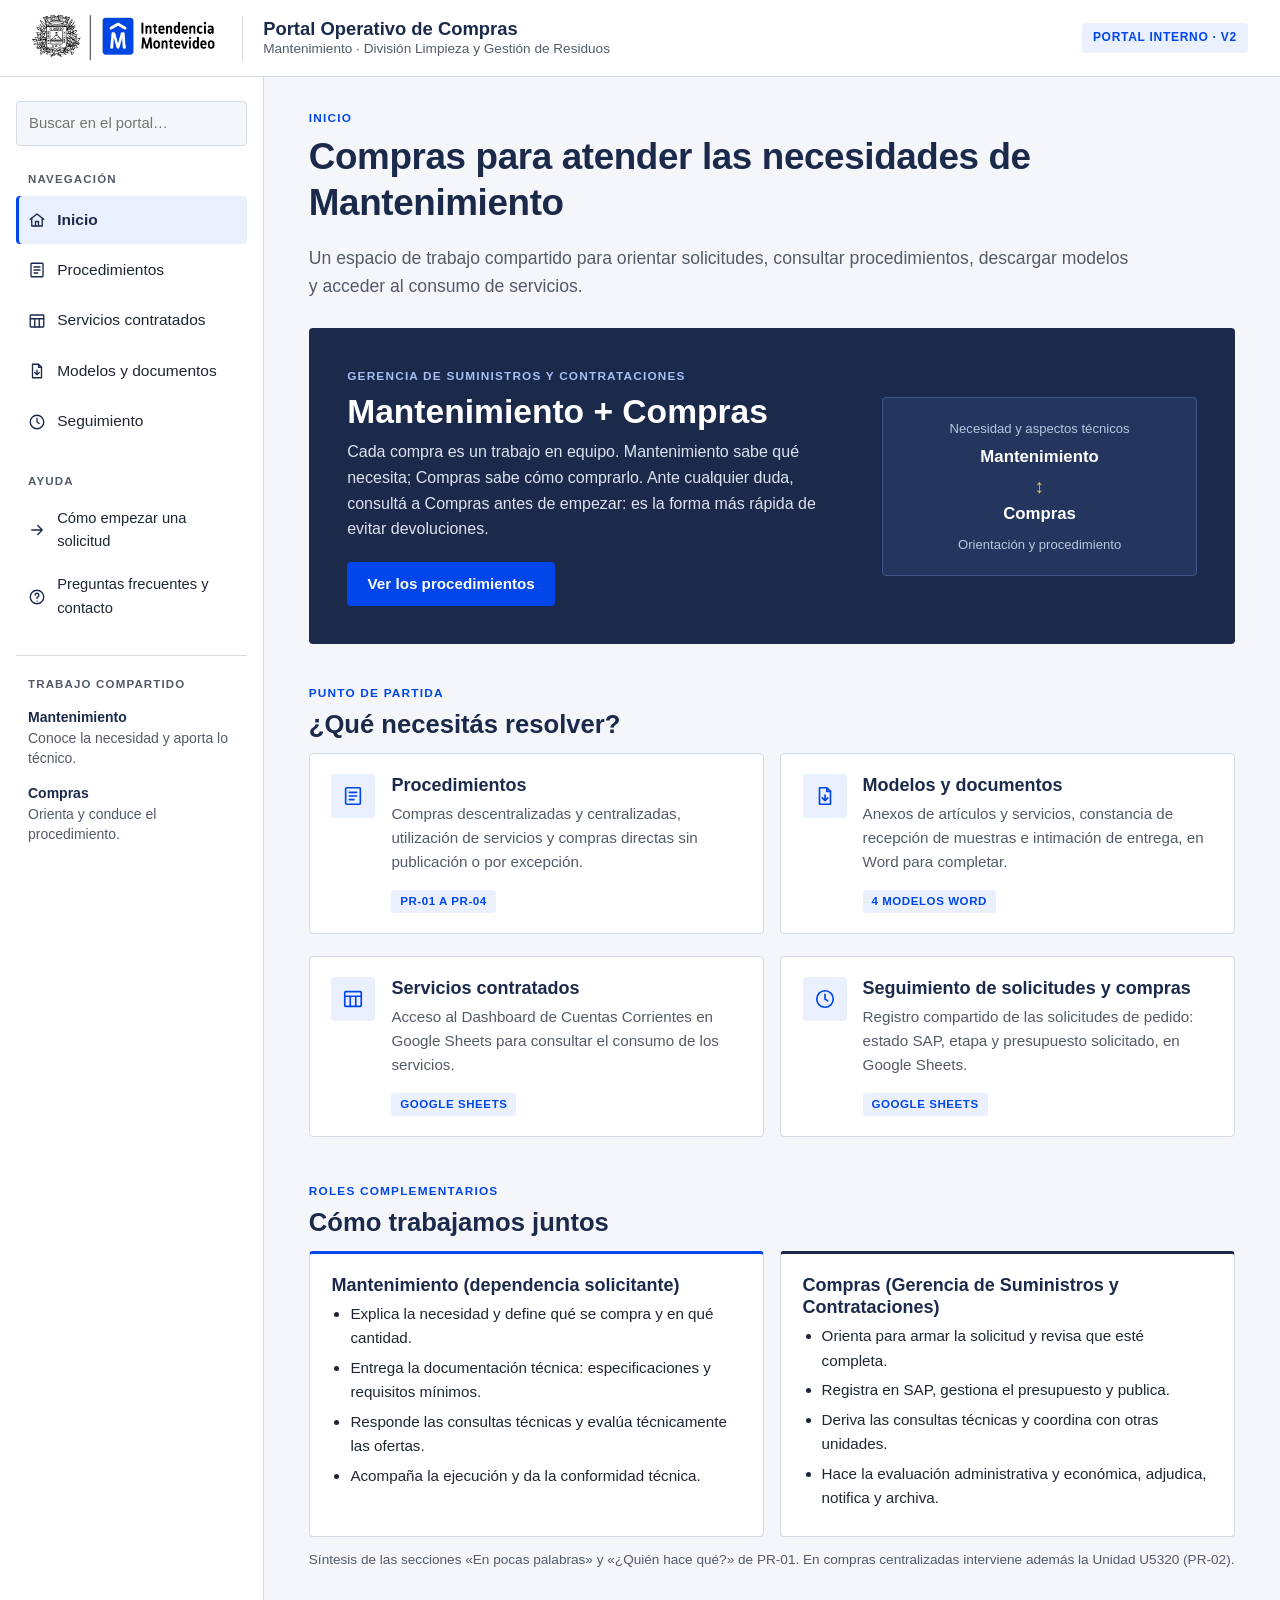
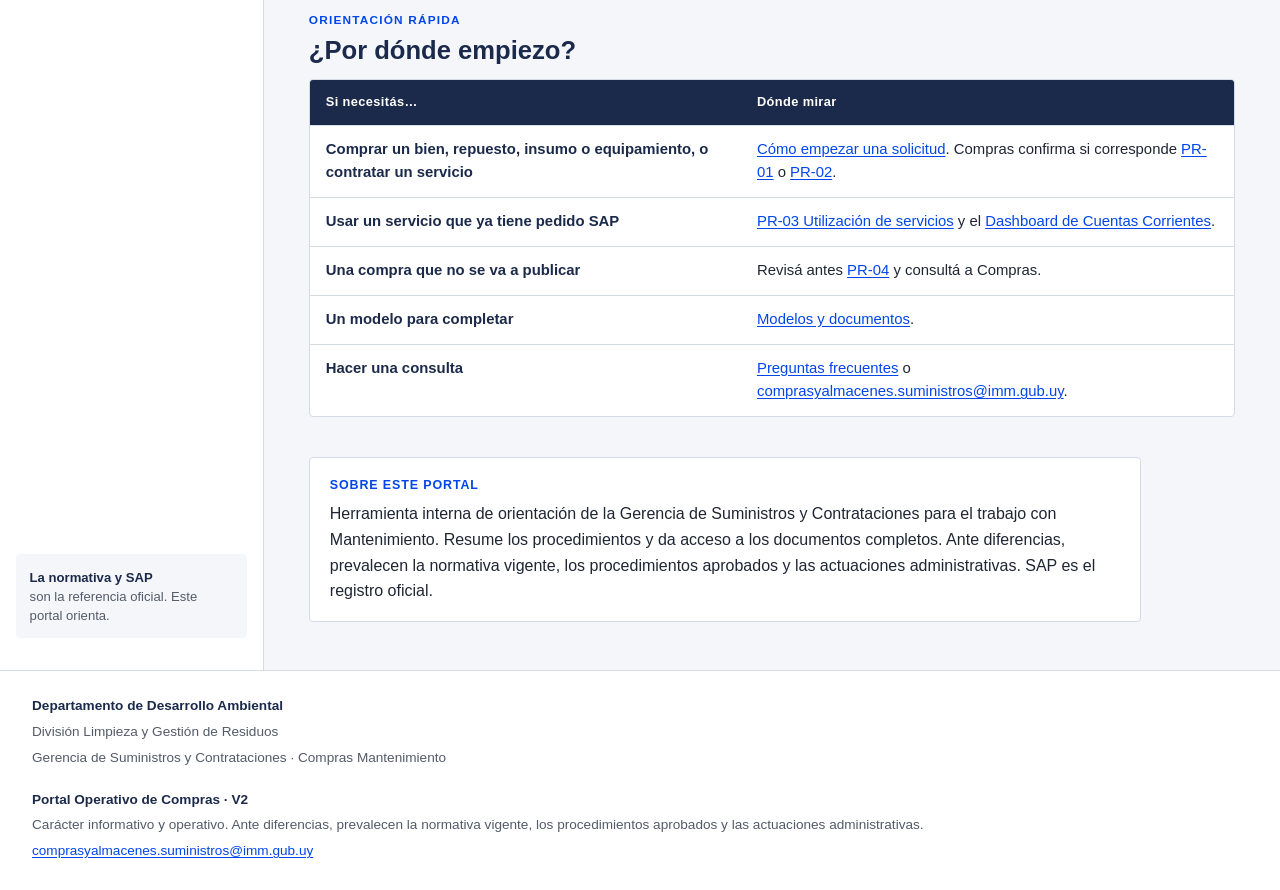
==== commit 67271135: "Seguimiento: enlace al Registro SP en Google Sheets Reemplaza el bloque 'Acceso pendiente' por el en" ====
--- a/index.html
+++ b/index.html
@@ -34,7 +34,7 @@
       </form>
       <nav class="side-nav" aria-label="Navegación principal">
         <p class="side__label">Navegación</p>
-        <ul><li><a href="index.html" aria-current="page"><svg viewBox="0 0 24 24" aria-hidden="true" focusable="false"><path d="M3 11l9-7 9 7"/><path d="M5 10v10h14V10"/><path d="M10 20v-6h4v6"/></svg><span>Inicio</span></a></li><li><a href="procedimientos.html"><svg viewBox="0 0 24 24" aria-hidden="true" focusable="false"><rect x="4" y="3" width="16" height="18" rx="1"/><path d="M8 8h8M8 12h8M8 16h5"/></svg><span>Procedimientos</span></a></li><li><a href="servicios.html"><svg viewBox="0 0 24 24" aria-hidden="true" focusable="false"><rect x="3" y="4" width="18" height="16" rx="1"/><path d="M3 9h18M9 9v11M15 9v11"/></svg><span>Servicios contratados</span></a></li><li><a href="documentos.html"><svg viewBox="0 0 24 24" aria-hidden="true" focusable="false"><path d="M14 3H6v18h12V7z"/><path d="M14 3v4h4"/><path d="M12 11v6M9 14l3 3 3-3"/></svg><span>Modelos y documentos</span></a></li><li><a href="seguimiento.html"><svg viewBox="0 0 24 24" aria-hidden="true" focusable="false"><circle cx="12" cy="12" r="9"/><path d="M12 7v5l3 2"/></svg><span>Seguimiento</span><span class="pill pill--soon">Próximamente</span></a></li></ul>
+        <ul><li><a href="index.html" aria-current="page"><svg viewBox="0 0 24 24" aria-hidden="true" focusable="false"><path d="M3 11l9-7 9 7"/><path d="M5 10v10h14V10"/><path d="M10 20v-6h4v6"/></svg><span>Inicio</span></a></li><li><a href="procedimientos.html"><svg viewBox="0 0 24 24" aria-hidden="true" focusable="false"><rect x="4" y="3" width="16" height="18" rx="1"/><path d="M8 8h8M8 12h8M8 16h5"/></svg><span>Procedimientos</span></a></li><li><a href="servicios.html"><svg viewBox="0 0 24 24" aria-hidden="true" focusable="false"><rect x="3" y="4" width="18" height="16" rx="1"/><path d="M3 9h18M9 9v11M15 9v11"/></svg><span>Servicios contratados</span></a></li><li><a href="documentos.html"><svg viewBox="0 0 24 24" aria-hidden="true" focusable="false"><path d="M14 3H6v18h12V7z"/><path d="M14 3v4h4"/><path d="M12 11v6M9 14l3 3 3-3"/></svg><span>Modelos y documentos</span></a></li><li><a href="seguimiento.html"><svg viewBox="0 0 24 24" aria-hidden="true" focusable="false"><circle cx="12" cy="12" r="9"/><path d="M12 7v5l3 2"/></svg><span>Seguimiento</span></a></li></ul>
       </nav>
       <nav class="side-nav side-nav--sec" aria-label="Ayuda">
         <p class="side__label">Ayuda</p>
@@ -91,10 +91,10 @@
               <h3><a href="servicios.html">Servicios contratados</a></h3>
               <p>Acceso al Dashboard de Cuentas Corrientes en Google Sheets para consultar el consumo de los servicios.</p>
               <div class="tags"><span class="pill">Google Sheets</span></div></div></li>
-            <li class="card card--link card--soon"><span class="card__icon"><svg viewBox="0 0 24 24" aria-hidden="true" focusable="false"><circle cx="12" cy="12" r="9"/><path d="M12 7v5l3 2"/></svg></span><div class="card__body">
+            <li class="card card--link"><span class="card__icon"><svg viewBox="0 0 24 24" aria-hidden="true" focusable="false"><circle cx="12" cy="12" r="9"/><path d="M12 7v5l3 2"/></svg></span><div class="card__body">
               <h3><a href="seguimiento.html">Seguimiento de solicitudes y compras</a></h3>
-              <p>Planilla general en elaboración. Incorporación prevista a fin de 2026, para su uso en 2027.</p>
-              <div class="tags"><span class="pill pill--soon">Próximamente</span></div></div></li>
+              <p>Registro compartido de las solicitudes de pedido: estado SAP, etapa y presupuesto solicitado, en Google Sheets.</p>
+              <div class="tags"><span class="pill">Google Sheets</span></div></div></li>
           </ul>
         </section>
 
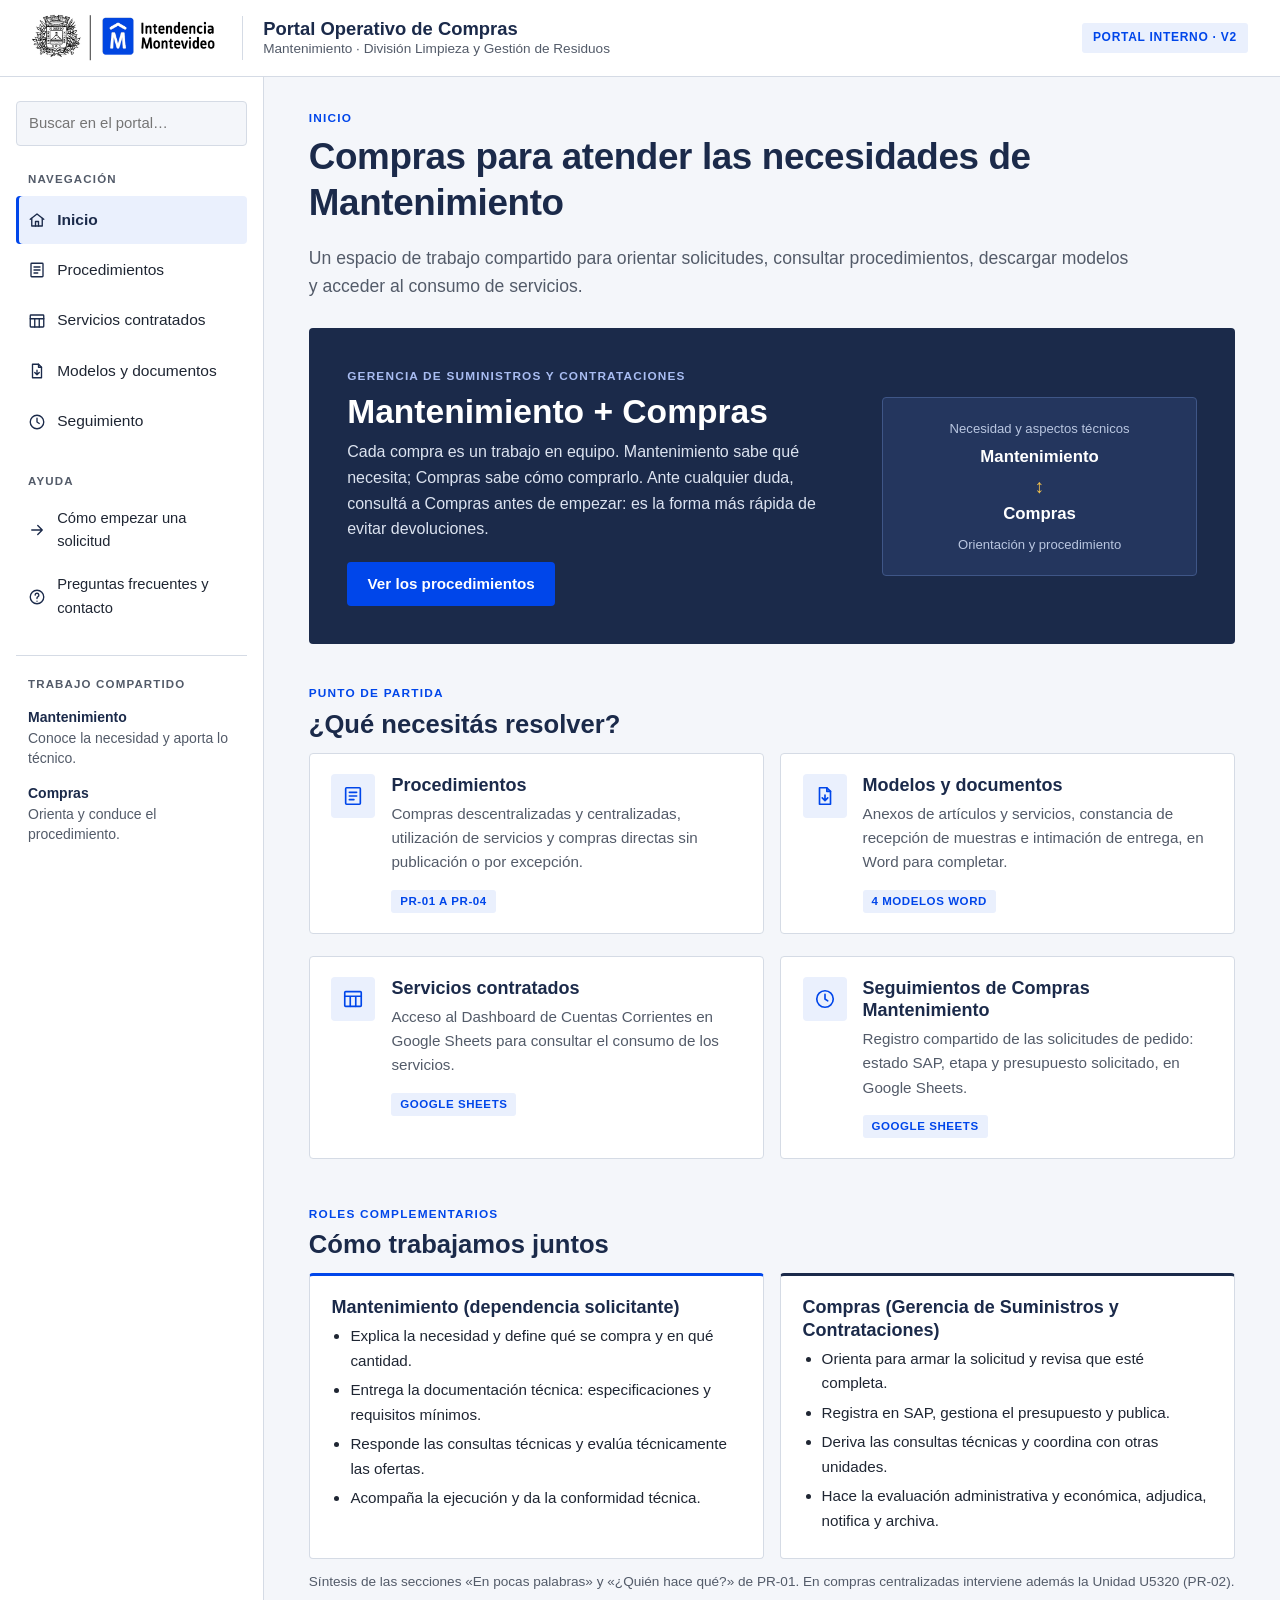
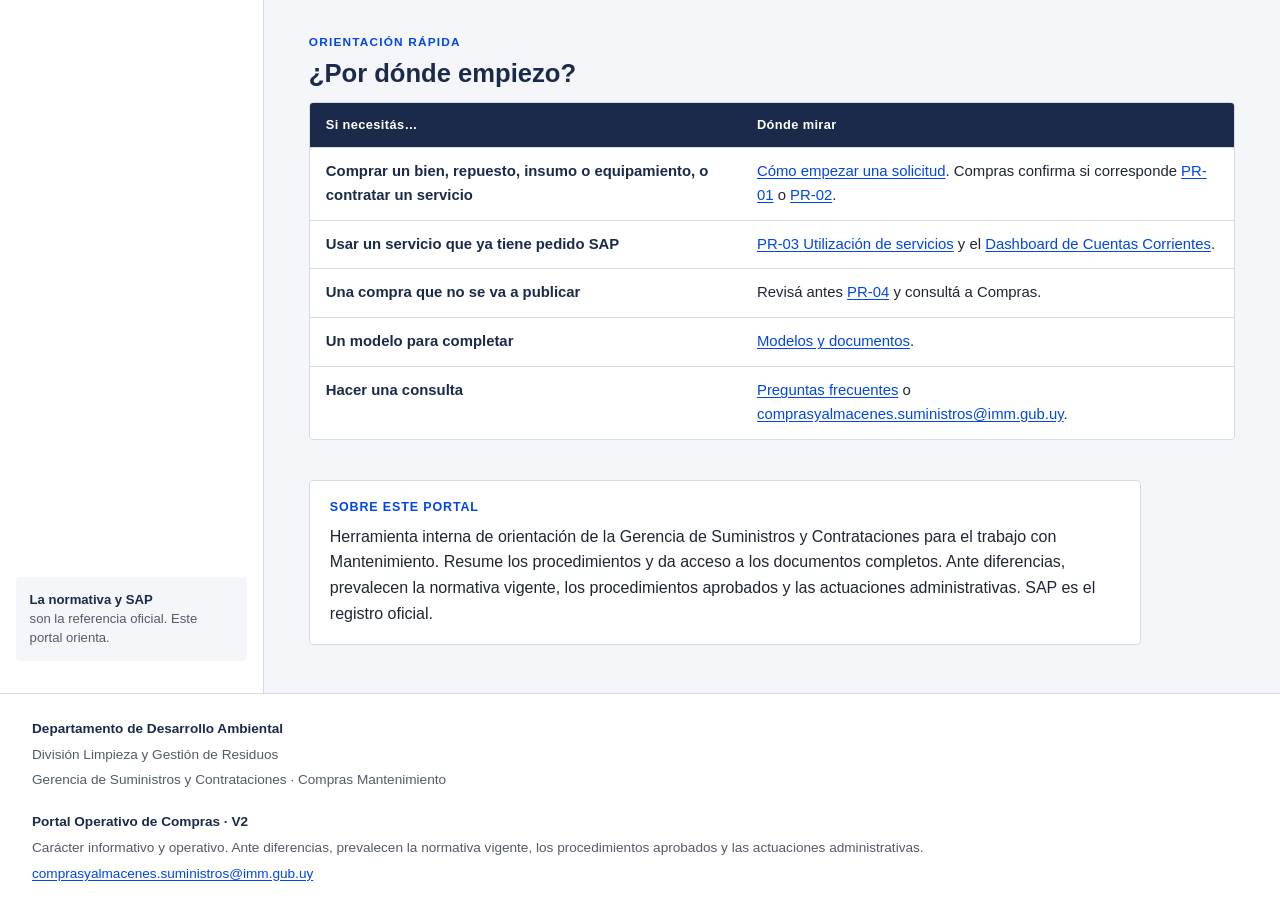
==== commit 65362571: "Seguimientos de Compras Mantenimiento: flujo del Tablero Agrega el flujo del bloque semanal de ZAS a" ====
--- a/index.html
+++ b/index.html
@@ -92,7 +92,7 @@
               <p>Acceso al Dashboard de Cuentas Corrientes en Google Sheets para consultar el consumo de los servicios.</p>
               <div class="tags"><span class="pill">Google Sheets</span></div></div></li>
             <li class="card card--link"><span class="card__icon"><svg viewBox="0 0 24 24" aria-hidden="true" focusable="false"><circle cx="12" cy="12" r="9"/><path d="M12 7v5l3 2"/></svg></span><div class="card__body">
-              <h3><a href="seguimiento.html">Seguimiento de solicitudes y compras</a></h3>
+              <h3><a href="seguimiento.html">Seguimientos de Compras Mantenimiento</a></h3>
               <p>Registro compartido de las solicitudes de pedido: estado SAP, etapa y presupuesto solicitado, en Google Sheets.</p>
               <div class="tags"><span class="pill">Google Sheets</span></div></div></li>
           </ul>
--- a/assets/css/styles.css
+++ b/assets/css/styles.css
@@ -287,6 +287,33 @@
 .foot p { margin: 0 0 .25rem; }
 .foot strong { color: var(--navy); }
 
+/* Flujo del Tablero de Seguimiento */
+.flow { list-style: none; margin: 0 0 1rem; padding: 0; display: grid; grid-template-columns: repeat(4, minmax(0, 1fr)); gap: 1.6rem; }
+.flow > li { position: relative; margin: 0; background: var(--white); border: 1px solid var(--line); border-top: 4px solid var(--navy); border-radius: var(--radius); padding: .9rem 1rem; }
+.flow > li + li::before { content: "\2192"; position: absolute; left: -1.35rem; top: 50%; transform: translateY(-50%); color: var(--navy); font-weight: 700; font-size: 1.1rem; }
+.flow__k { display: block; font-size: .72rem; font-weight: 700; letter-spacing: .05em; text-transform: uppercase; color: var(--blue); margin-bottom: .2rem; }
+.flow h3 { font-size: 1rem; margin: 0 0 .3rem; color: var(--navy); }
+.flow p { margin: 0; font-size: .9rem; color: var(--muted); }
+.map { width: 100%; border-collapse: collapse; background: var(--white); border: 1px solid var(--line); font-size: .93rem; }
+.map th, .map td { text-align: left; padding: .6rem .8rem; border-bottom: 1px solid var(--line); vertical-align: top; }
+.map thead th { background: var(--navy); color: #fff; font-size: .8rem; letter-spacing: .04em; text-transform: uppercase; }
+.map td:first-child { font-weight: 700; color: var(--navy); white-space: nowrap; }
+.map .arrow { color: var(--muted); text-align: center; width: 2rem; }
+.map tr.map__sep td { border-top: 2px dashed #B7BECB; }
+.tag-st { display: inline-block; font-weight: 700; font-size: .85rem; padding: .15rem .5rem; border-radius: 3px; border-left: 4px solid; }
+.tag-st--ini { background: #FCF1DE; border-color: #B7791F; color: #7A4306; }
+.tag-st--pro { background: #E4EEF8; border-color: #2E6DA4; color: #1F4E79; }
+.tag-st--fin { background: #E5F2E7; border-color: #3A7D44; color: #285A30; }
+.tag-st--ver { background: #EEF0F3; border-color: #4A5568; color: #3A4352; }
+.tag-st--fue { background: #EDEDED; border-color: #7F7F7F; color: #4A4A4A; }
+@media (max-width: 1100px) { .flow { grid-template-columns: repeat(2, minmax(0, 1fr)); } .flow > li:nth-child(3)::before { display: none; } }
+@media (max-width: 640px) {
+  .flow { grid-template-columns: 1fr; gap: 1.4rem; }
+  .flow > li + li::before { content: "\2193"; left: 50%; top: -1.25rem; transform: translateX(-50%); display: block !important; }
+  .map td:first-child { white-space: normal; }
+  .map .arrow { display: none; }
+}
+
 /* ---------- Adaptación ---------- */
 @media (max-width: 1100px) {
   .grid--4 { grid-template-columns: repeat(2, minmax(0, 1fr)); }
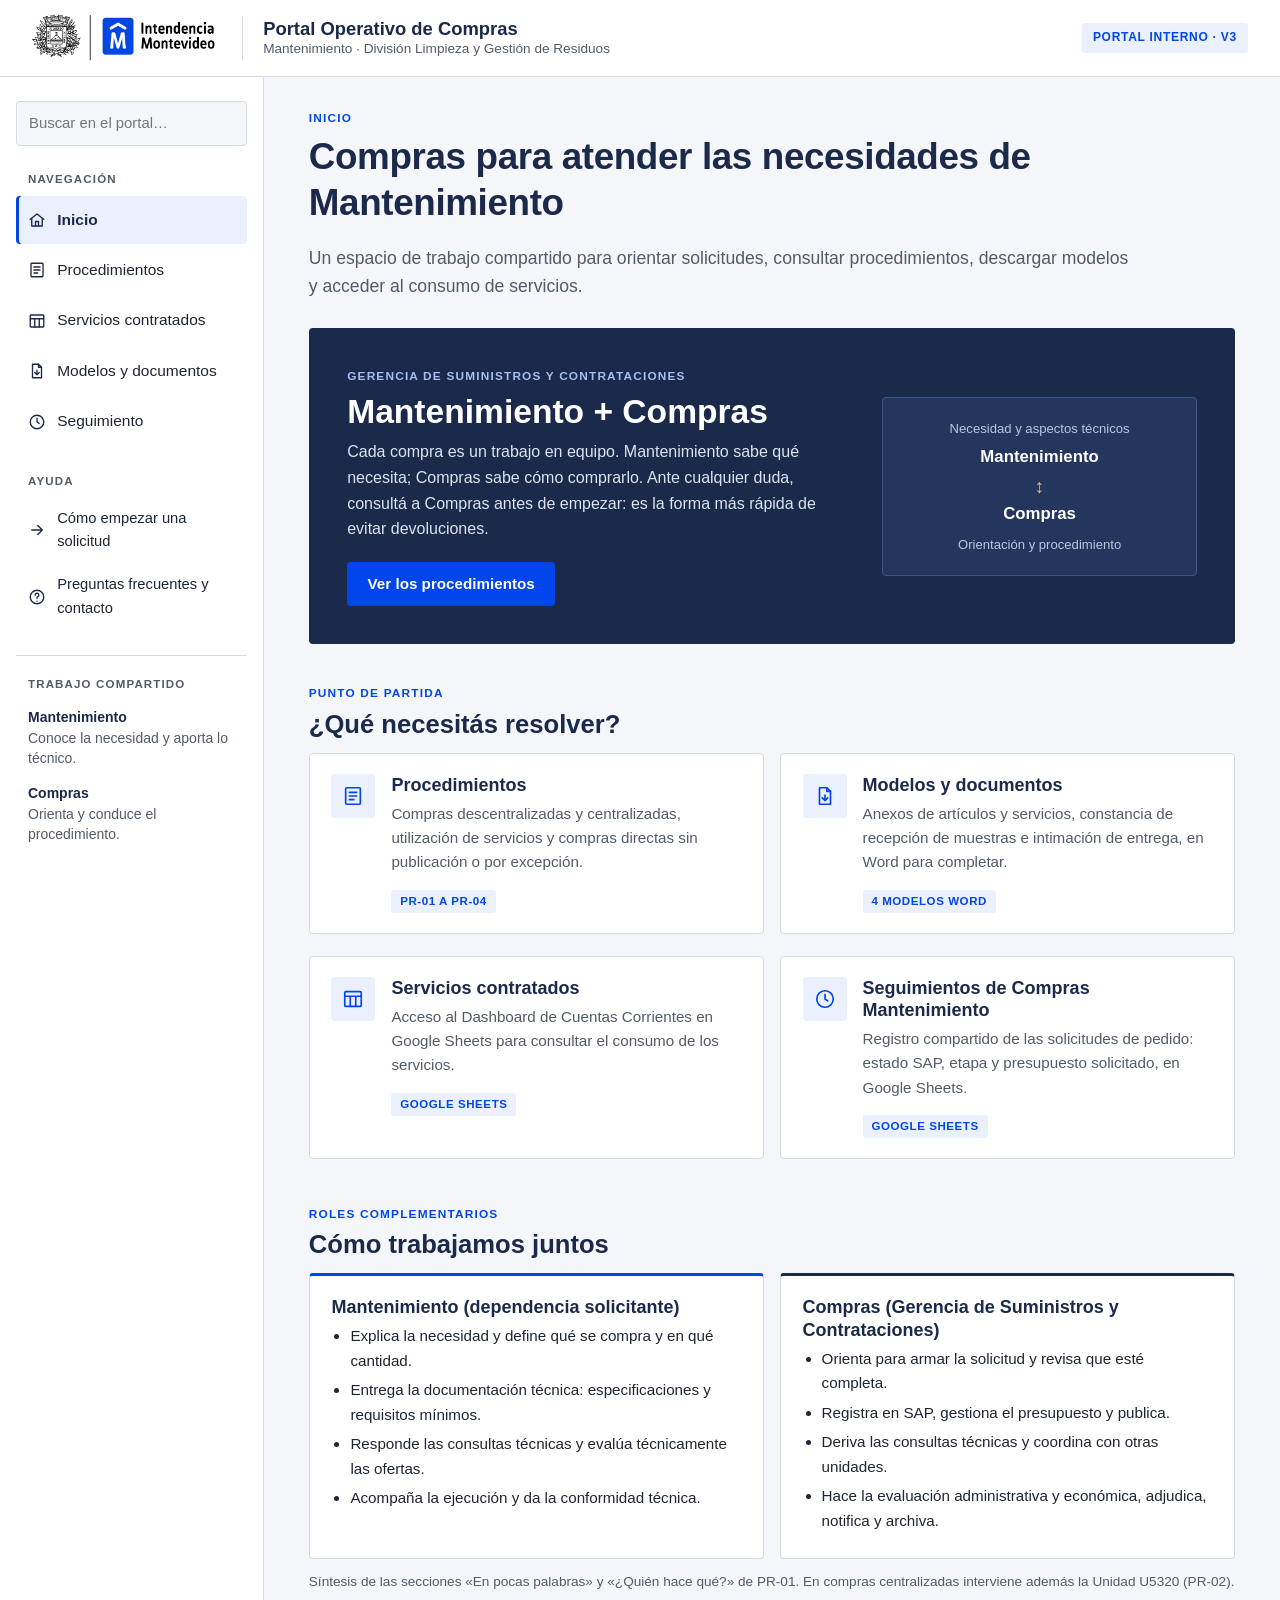
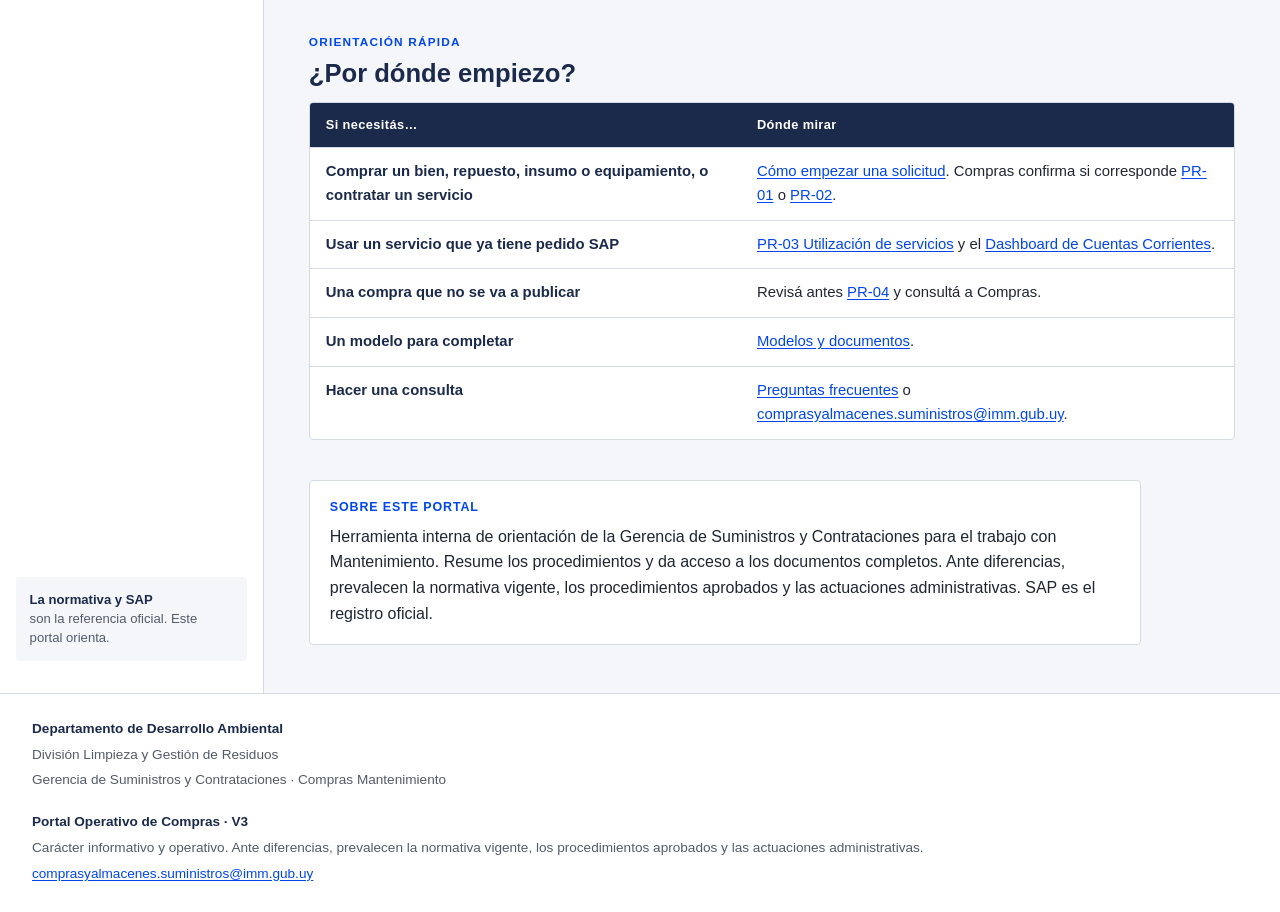
==== commit cc6d3735: "Portal V3: versión funcional con Seguimientos de Compras Mantenimiento Co-Authored-By: Claude Opus 5" ====
--- a/index.html
+++ b/index.html
@@ -20,7 +20,7 @@
         <a class="top__name" href="index.html">Portal Operativo de Compras</a>
         <span class="top__sub">Mantenimiento · División Limpieza y Gestión de Residuos</span>
       </div>
-      <span class="top__tag">Portal interno · <span data-cfg="version">V2</span></span>
+      <span class="top__tag">Portal interno · <span data-cfg="version">V3</span></span>
       <button class="nav-toggle" type="button" aria-expanded="false" aria-controls="menu"><span class="nav-toggle__bars" aria-hidden="true"></span>Menú</button>
     </div>
   </header>
@@ -158,7 +158,7 @@
       <p>Gerencia de Suministros y Contrataciones · Compras Mantenimiento</p>
     </div>
     <div>
-      <p><strong>Portal Operativo de Compras · <span data-cfg="version">V2</span></strong></p>
+      <p><strong>Portal Operativo de Compras · <span data-cfg="version">V3</span></strong></p>
       <p>Carácter informativo y operativo. Ante diferencias, prevalecen la normativa vigente, los procedimientos aprobados y las actuaciones administrativas.</p>
       <p><a href="mailto:comprasyalmacenes.suministros@imm.gub.uy">comprasyalmacenes.suministros@imm.gub.uy</a></p>
     </div>
--- a/assets/css/styles.css
+++ b/assets/css/styles.css
@@ -1,5 +1,5 @@
 /* =========================================================
-   Portal Operativo de Compras · V2 · estilos
+   Portal Operativo de Compras · V3 · estilos
    Identidad del portal original: azul marino de los
    procedimientos, azul del logotipo IM, Arial, líneas finas.
    Organización tomada de las pantallas de referencia V2.
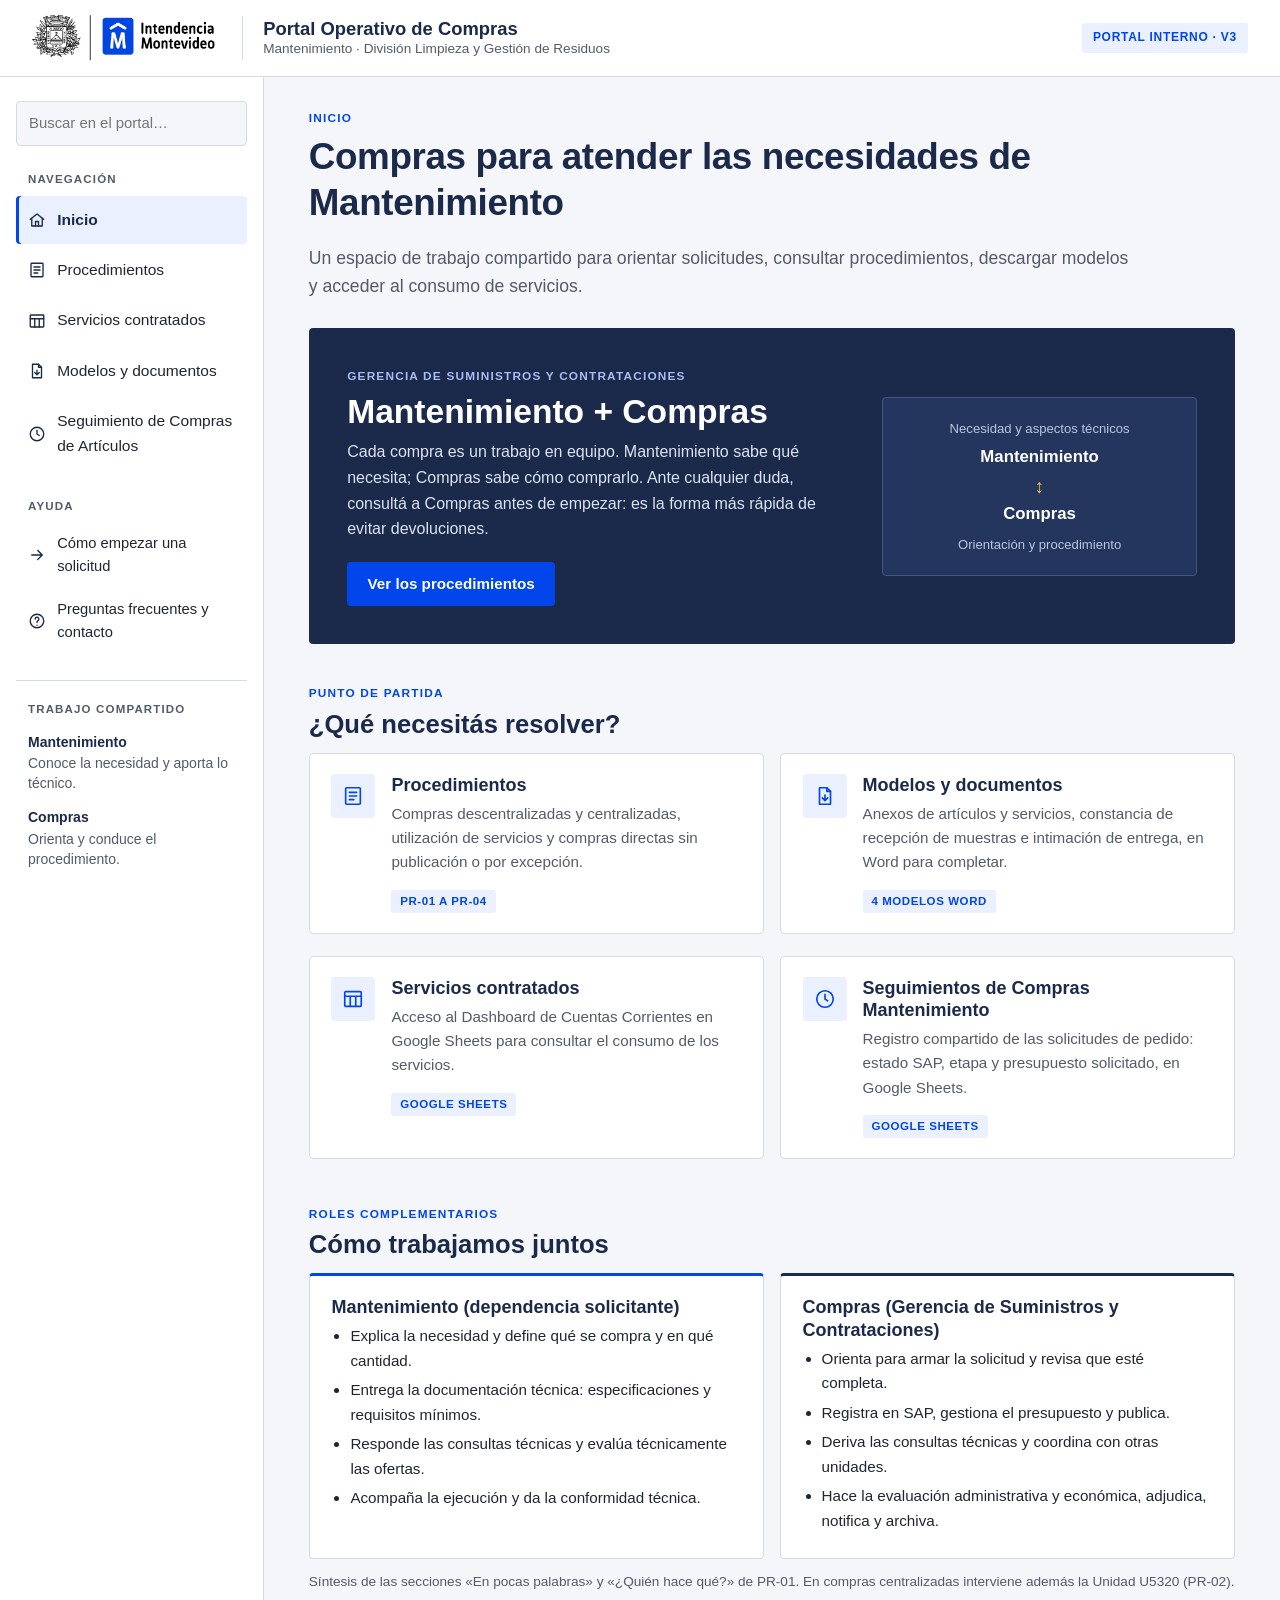
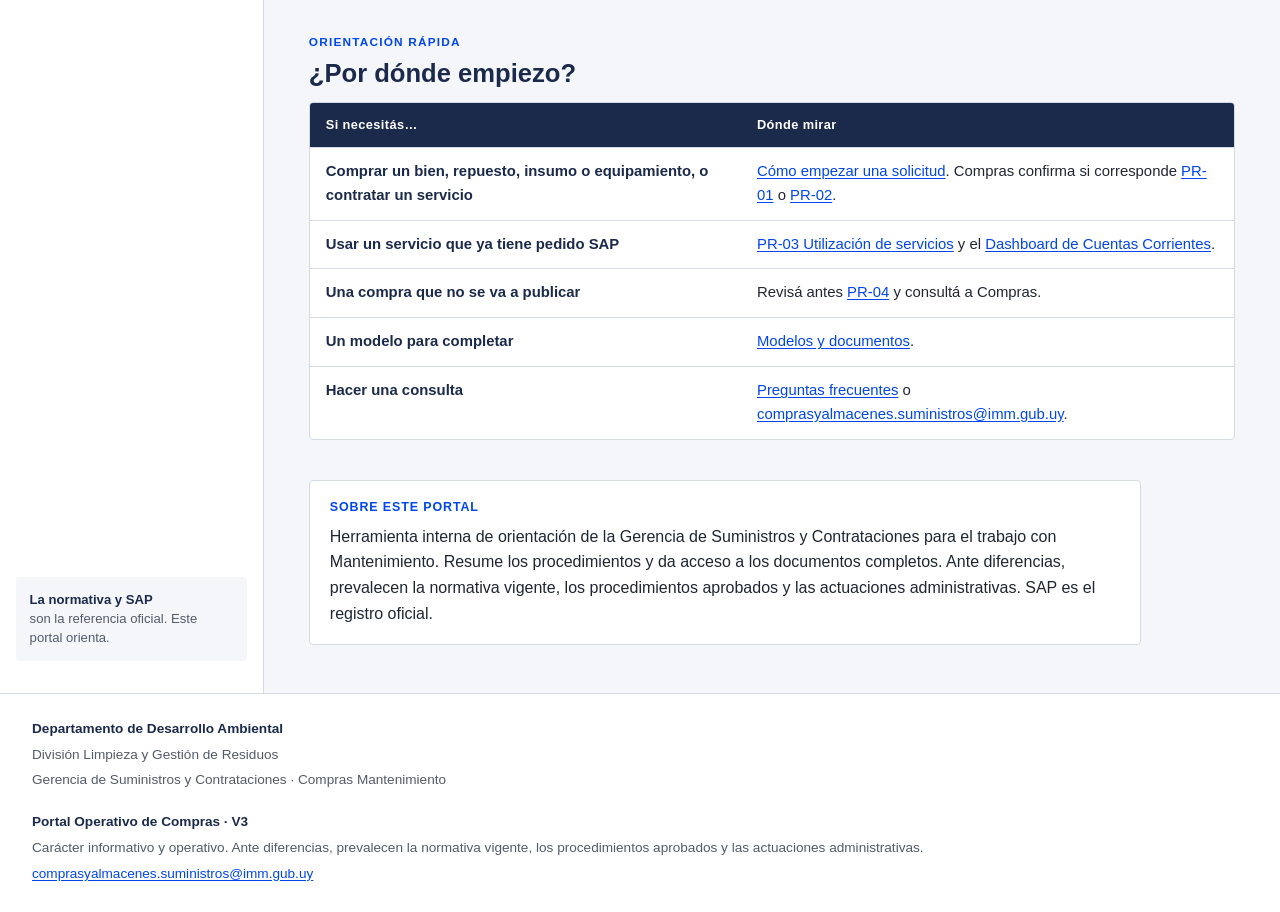
==== commit 8869616e: "Menú: Seguimiento pasa a «Seguimiento de Compras de Artículos» Co-Authored-By: Claude Opus 5.5 <nore" ====
--- a/index.html
+++ b/index.html
@@ -34,7 +34,7 @@
       </form>
       <nav class="side-nav" aria-label="Navegación principal">
         <p class="side__label">Navegación</p>
-        <ul><li><a href="index.html" aria-current="page"><svg viewBox="0 0 24 24" aria-hidden="true" focusable="false"><path d="M3 11l9-7 9 7"/><path d="M5 10v10h14V10"/><path d="M10 20v-6h4v6"/></svg><span>Inicio</span></a></li><li><a href="procedimientos.html"><svg viewBox="0 0 24 24" aria-hidden="true" focusable="false"><rect x="4" y="3" width="16" height="18" rx="1"/><path d="M8 8h8M8 12h8M8 16h5"/></svg><span>Procedimientos</span></a></li><li><a href="servicios.html"><svg viewBox="0 0 24 24" aria-hidden="true" focusable="false"><rect x="3" y="4" width="18" height="16" rx="1"/><path d="M3 9h18M9 9v11M15 9v11"/></svg><span>Servicios contratados</span></a></li><li><a href="documentos.html"><svg viewBox="0 0 24 24" aria-hidden="true" focusable="false"><path d="M14 3H6v18h12V7z"/><path d="M14 3v4h4"/><path d="M12 11v6M9 14l3 3 3-3"/></svg><span>Modelos y documentos</span></a></li><li><a href="seguimiento.html"><svg viewBox="0 0 24 24" aria-hidden="true" focusable="false"><circle cx="12" cy="12" r="9"/><path d="M12 7v5l3 2"/></svg><span>Seguimiento</span></a></li></ul>
+        <ul><li><a href="index.html" aria-current="page"><svg viewBox="0 0 24 24" aria-hidden="true" focusable="false"><path d="M3 11l9-7 9 7"/><path d="M5 10v10h14V10"/><path d="M10 20v-6h4v6"/></svg><span>Inicio</span></a></li><li><a href="procedimientos.html"><svg viewBox="0 0 24 24" aria-hidden="true" focusable="false"><rect x="4" y="3" width="16" height="18" rx="1"/><path d="M8 8h8M8 12h8M8 16h5"/></svg><span>Procedimientos</span></a></li><li><a href="servicios.html"><svg viewBox="0 0 24 24" aria-hidden="true" focusable="false"><rect x="3" y="4" width="18" height="16" rx="1"/><path d="M3 9h18M9 9v11M15 9v11"/></svg><span>Servicios contratados</span></a></li><li><a href="documentos.html"><svg viewBox="0 0 24 24" aria-hidden="true" focusable="false"><path d="M14 3H6v18h12V7z"/><path d="M14 3v4h4"/><path d="M12 11v6M9 14l3 3 3-3"/></svg><span>Modelos y documentos</span></a></li><li><a href="seguimiento.html"><svg viewBox="0 0 24 24" aria-hidden="true" focusable="false"><circle cx="12" cy="12" r="9"/><path d="M12 7v5l3 2"/></svg><span>Seguimiento de Compras de Artículos</span></a></li></ul>
       </nav>
       <nav class="side-nav side-nav--sec" aria-label="Ayuda">
         <p class="side__label">Ayuda</p>
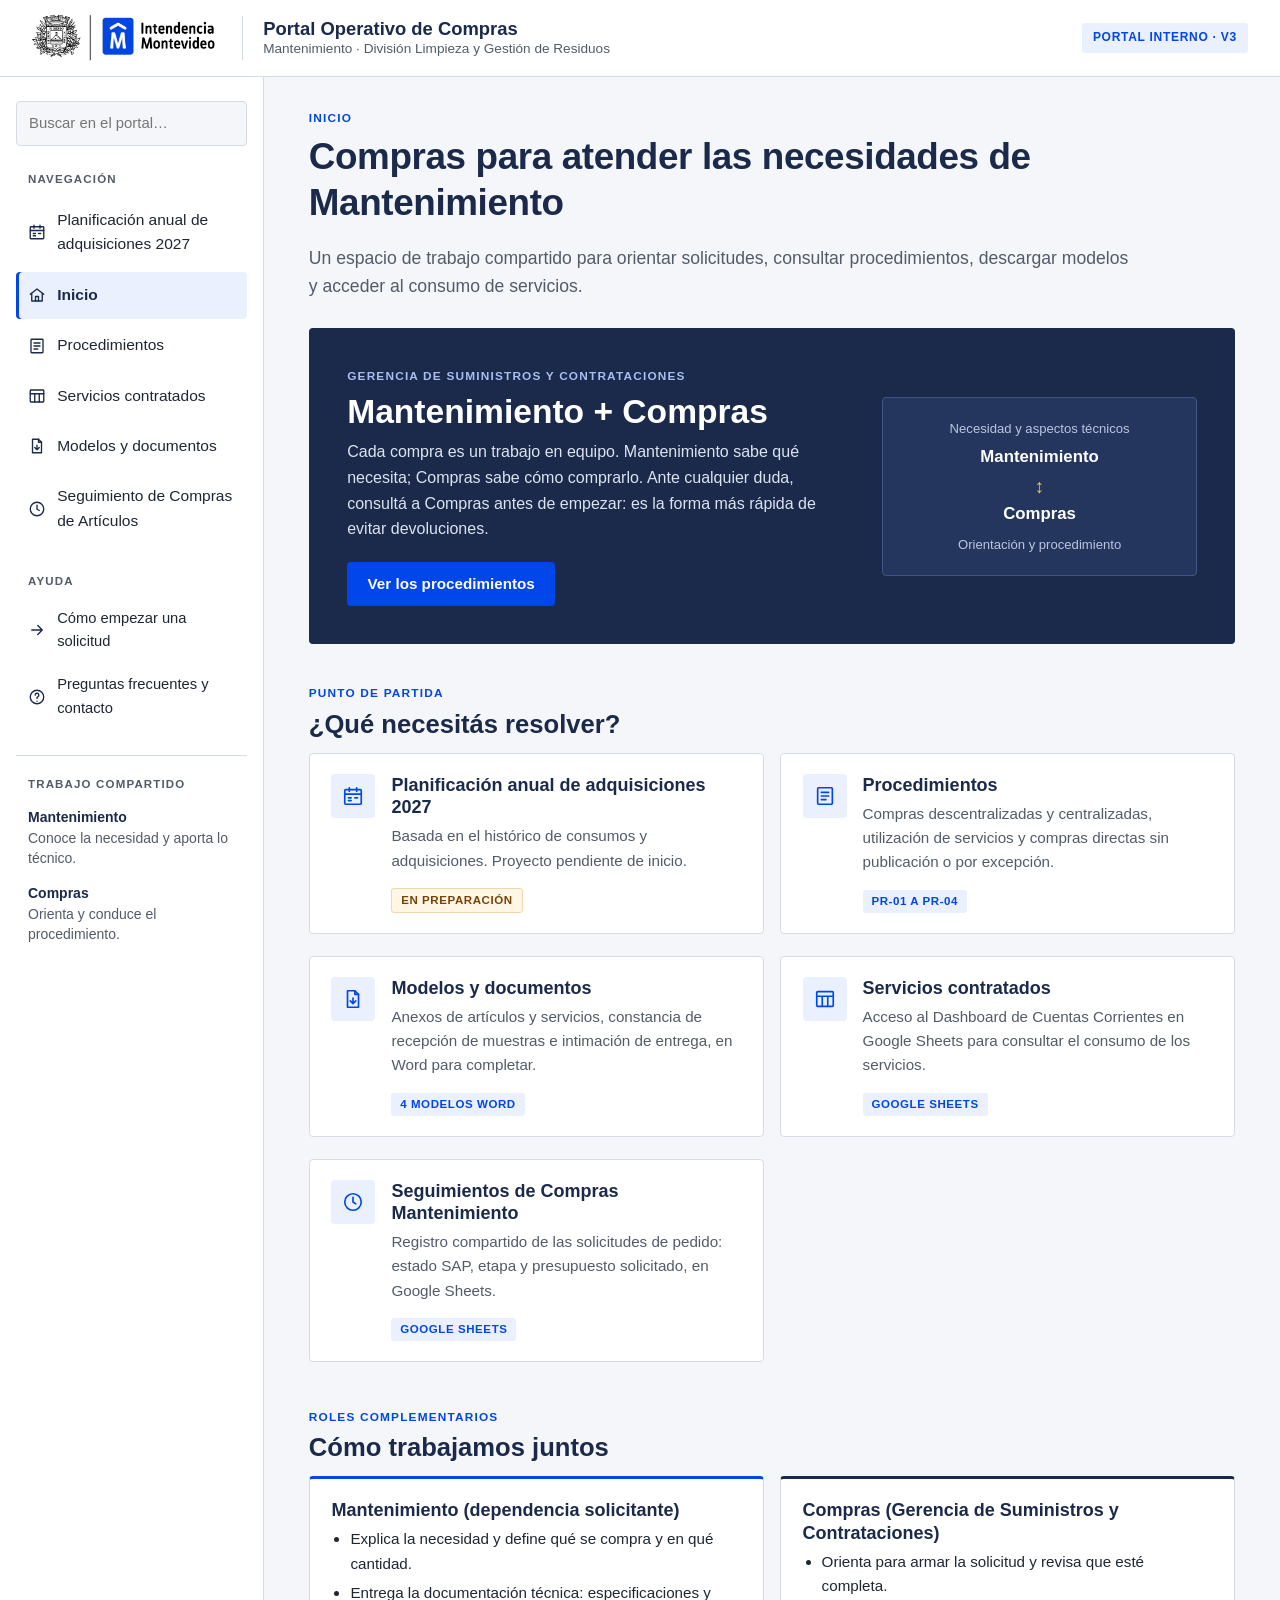
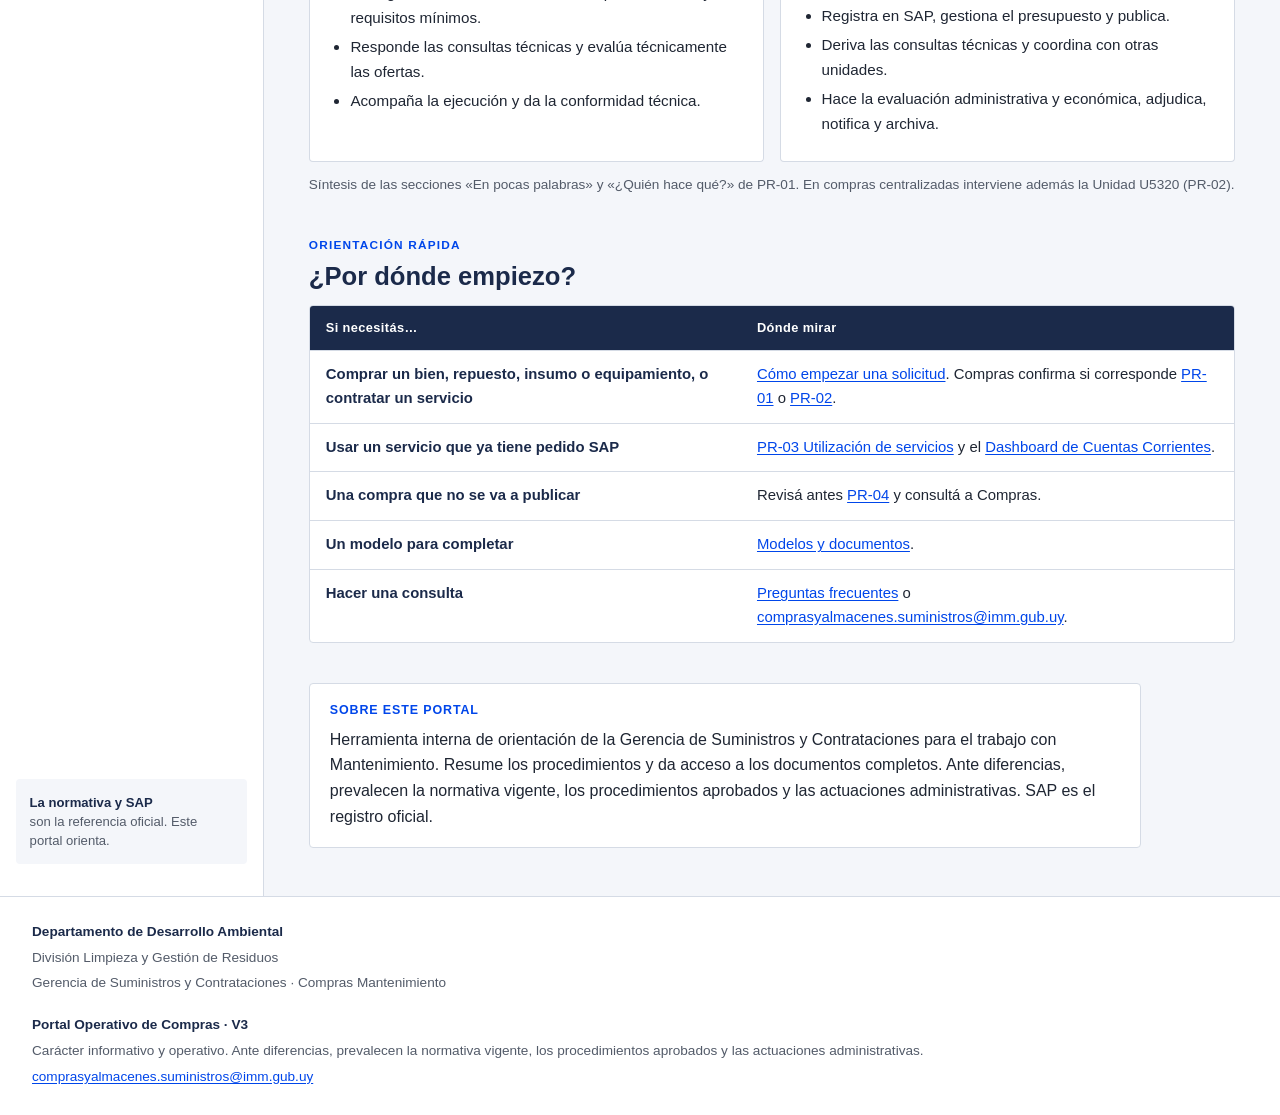
==== commit 2c7431de: "Nueva sección: Planificación anual de adquisiciones 2027 Página planificacion.html (en preparación)," ====
--- a/index.html
+++ b/index.html
@@ -34,7 +34,7 @@
       </form>
       <nav class="side-nav" aria-label="Navegación principal">
         <p class="side__label">Navegación</p>
-        <ul><li><a href="index.html" aria-current="page"><svg viewBox="0 0 24 24" aria-hidden="true" focusable="false"><path d="M3 11l9-7 9 7"/><path d="M5 10v10h14V10"/><path d="M10 20v-6h4v6"/></svg><span>Inicio</span></a></li><li><a href="procedimientos.html"><svg viewBox="0 0 24 24" aria-hidden="true" focusable="false"><rect x="4" y="3" width="16" height="18" rx="1"/><path d="M8 8h8M8 12h8M8 16h5"/></svg><span>Procedimientos</span></a></li><li><a href="servicios.html"><svg viewBox="0 0 24 24" aria-hidden="true" focusable="false"><rect x="3" y="4" width="18" height="16" rx="1"/><path d="M3 9h18M9 9v11M15 9v11"/></svg><span>Servicios contratados</span></a></li><li><a href="documentos.html"><svg viewBox="0 0 24 24" aria-hidden="true" focusable="false"><path d="M14 3H6v18h12V7z"/><path d="M14 3v4h4"/><path d="M12 11v6M9 14l3 3 3-3"/></svg><span>Modelos y documentos</span></a></li><li><a href="seguimiento.html"><svg viewBox="0 0 24 24" aria-hidden="true" focusable="false"><circle cx="12" cy="12" r="9"/><path d="M12 7v5l3 2"/></svg><span>Seguimiento de Compras de Artículos</span></a></li></ul>
+        <ul><li><a href="planificacion.html"><svg viewBox="0 0 24 24" aria-hidden="true" focusable="false"><rect x="3" y="5" width="18" height="16" rx="1"/><path d="M3 10h18M8 3v4M16 3v4"/><path d="M7 14h3M7 17h3M14 14h3"/></svg><span>Planificación anual de adquisiciones 2027</span></a></li><li><a href="index.html" aria-current="page"><svg viewBox="0 0 24 24" aria-hidden="true" focusable="false"><path d="M3 11l9-7 9 7"/><path d="M5 10v10h14V10"/><path d="M10 20v-6h4v6"/></svg><span>Inicio</span></a></li><li><a href="procedimientos.html"><svg viewBox="0 0 24 24" aria-hidden="true" focusable="false"><rect x="4" y="3" width="16" height="18" rx="1"/><path d="M8 8h8M8 12h8M8 16h5"/></svg><span>Procedimientos</span></a></li><li><a href="servicios.html"><svg viewBox="0 0 24 24" aria-hidden="true" focusable="false"><rect x="3" y="4" width="18" height="16" rx="1"/><path d="M3 9h18M9 9v11M15 9v11"/></svg><span>Servicios contratados</span></a></li><li><a href="documentos.html"><svg viewBox="0 0 24 24" aria-hidden="true" focusable="false"><path d="M14 3H6v18h12V7z"/><path d="M14 3v4h4"/><path d="M12 11v6M9 14l3 3 3-3"/></svg><span>Modelos y documentos</span></a></li><li><a href="seguimiento.html"><svg viewBox="0 0 24 24" aria-hidden="true" focusable="false"><circle cx="12" cy="12" r="9"/><path d="M12 7v5l3 2"/></svg><span>Seguimiento de Compras de Artículos</span></a></li></ul>
       </nav>
       <nav class="side-nav side-nav--sec" aria-label="Ayuda">
         <p class="side__label">Ayuda</p>
@@ -79,6 +79,10 @@
           <span class="eyebrow">Punto de partida</span>
           <h2 id="accesos">¿Qué necesitás resolver?</h2>
           <ul class="grid grid--2" style="list-style:none;padding:0;margin:0">
+            <li class="card card--link"><span class="card__icon"><svg viewBox="0 0 24 24" aria-hidden="true" focusable="false"><rect x="3" y="5" width="18" height="16" rx="1"/><path d="M3 10h18M8 3v4M16 3v4"/><path d="M7 14h3M7 17h3M14 14h3"/></svg></span><div class="card__body">
+              <h3><a href="planificacion.html">Planificación anual de adquisiciones 2027</a></h3>
+              <p>Basada en el histórico de consumos y adquisiciones. Proyecto pendiente de inicio.</p>
+              <div class="tags"><span class="pill pill--soon">En preparación</span></div></div></li>
             <li class="card card--link"><span class="card__icon"><svg viewBox="0 0 24 24" aria-hidden="true" focusable="false"><rect x="4" y="3" width="16" height="18" rx="1"/><path d="M8 8h8M8 12h8M8 16h5"/></svg></span><div class="card__body">
               <h3><a href="procedimientos.html">Procedimientos</a></h3>
               <p>Compras descentralizadas y centralizadas, utilización de servicios y compras directas sin publicación o por excepción.</p>
--- a/assets/css/styles.css
+++ b/assets/css/styles.css
@@ -286,6 +286,47 @@
 .foot { border-top: 1px solid var(--line); background: var(--white); padding: 1.5rem clamp(1rem, 3vw, 2rem); font-size: .85rem; color: var(--muted); display: flex; flex-wrap: wrap; gap: 1rem 2.5rem; justify-content: space-between; }
 .foot p { margin: 0 0 .25rem; }
 .foot strong { color: var(--navy); }
+
+/* Clasificación por importancia (Prioridad 1 · tarjetas) */
+.crit { --crit: #8C1C2E; --crit-soft: #F7ECEE; background: var(--white); border: 1px solid var(--line); border-radius: var(--radius); padding: 1.25rem 1.35rem 1rem; margin: 0 0 1.5rem; color: var(--navy); }
+.crit__head { display: flex; align-items: center; gap: .9rem; margin-bottom: 1.1rem; }
+.crit__mark { flex: 0 0 auto; width: 50px; height: 50px; display: grid; place-items: center; background: var(--crit-soft); border-radius: var(--radius); color: var(--crit); }
+.crit__mark svg { width: 32px; height: 32px; }
+.crit__titles { min-width: 0; }
+.crit__title { display: flex; flex-wrap: wrap; align-items: center; gap: .4rem .8rem; }
+.crit h2 { margin: 0; font-size: 1.45rem; color: var(--navy); }
+.crit__lead { margin: .2rem 0 0; color: var(--muted); }
+.pill--crit { background: var(--crit-soft, #F7ECEE); color: var(--crit, #8C1C2E); border: 1px solid #EBCFD4; }
+.crit__grid { list-style: none; margin: 0; padding: 0; display: grid; gap: 1rem; }
+.crit__grid--2 { grid-template-columns: repeat(2, minmax(0, 1fr)); }
+.crit__grid--4 { grid-template-columns: repeat(4, minmax(0, 1fr)); }
+.crit-card { position: relative; margin: 0; background: var(--white); border: 1px solid #C9D0DC; border-radius: var(--radius); padding: 1.1rem 1rem; display: flex; align-items: center; gap: 1rem; min-width: 0; }
+.crit-card::after { content: ""; position: absolute; top: -1px; right: 14px; width: 12px; height: 16px; background: var(--crit); clip-path: polygon(0 0, 100% 0, 100% 100%, 50% 72%, 0 100%); }
+.crit-card__icon { flex: 0 0 auto; width: 88px; height: 88px; border-radius: 50%; background: var(--crit-soft); display: grid; place-items: center; color: var(--navy); }
+.crit-card__icon svg { width: 56px; height: 56px; }
+.crit-card__text { min-width: 0; }
+.crit-card__name { display: block; font-size: 1.1rem; font-weight: 700; color: var(--navy); line-height: 1.25; overflow-wrap: anywhere; }
+.crit-card__sub { display: block; margin-top: .2rem; font-size: .86rem; color: var(--muted); line-height: 1.3; }
+.crit__grid--2 .crit-card__text { border-left: 1px solid var(--line); padding-left: 1rem; align-self: stretch; display: flex; flex-direction: column; justify-content: center; }
+.crit__grid--4 .crit-card { flex-direction: column; text-align: center; padding: 1.2rem .8rem 1rem; }
+.crit__foot { display: flex; align-items: center; gap: .5rem; margin: 1rem 0 0; padding-top: .75rem; border-top: 1px solid var(--line); font-size: .9rem; font-style: italic; color: var(--muted); }
+.crit__foot svg { flex: 0 0 auto; width: 18px; height: 18px; color: var(--muted); }
+@media (max-width: 1100px) { .crit__grid--4 { grid-template-columns: repeat(2, minmax(0, 1fr)); } }
+@media (max-width: 640px) {
+  .crit { padding: 1rem .9rem .85rem; }
+  .crit__head { align-items: flex-start; }
+  .crit h2 { font-size: 1.25rem; }
+  .crit__grid--2 { grid-template-columns: 1fr; }
+  .crit__grid--4 { grid-template-columns: repeat(2, minmax(0, 1fr)); gap: .75rem; }
+  .crit-card__icon { width: 70px; height: 70px; }
+  .crit-card__icon svg { width: 44px; height: 44px; }
+  .crit__grid--4 .crit-card { padding: 1rem .5rem .85rem; }
+  .crit__grid--4 .crit-card__name { font-size: 1rem; }
+}
+@media (max-width: 360px) { .crit__grid--4 { grid-template-columns: 1fr; } }
+
+.pending { background: var(--white); border: 1px dashed #B7BECB; border-radius: var(--radius); padding: 1rem 1.25rem; color: var(--muted); }
+.pending strong { color: var(--navy); }
 
 /* Flujo del Tablero de Seguimiento */
 .flow { list-style: none; margin: 0 0 1rem; padding: 0; display: grid; grid-template-columns: repeat(4, minmax(0, 1fr)); gap: 1.6rem; }
